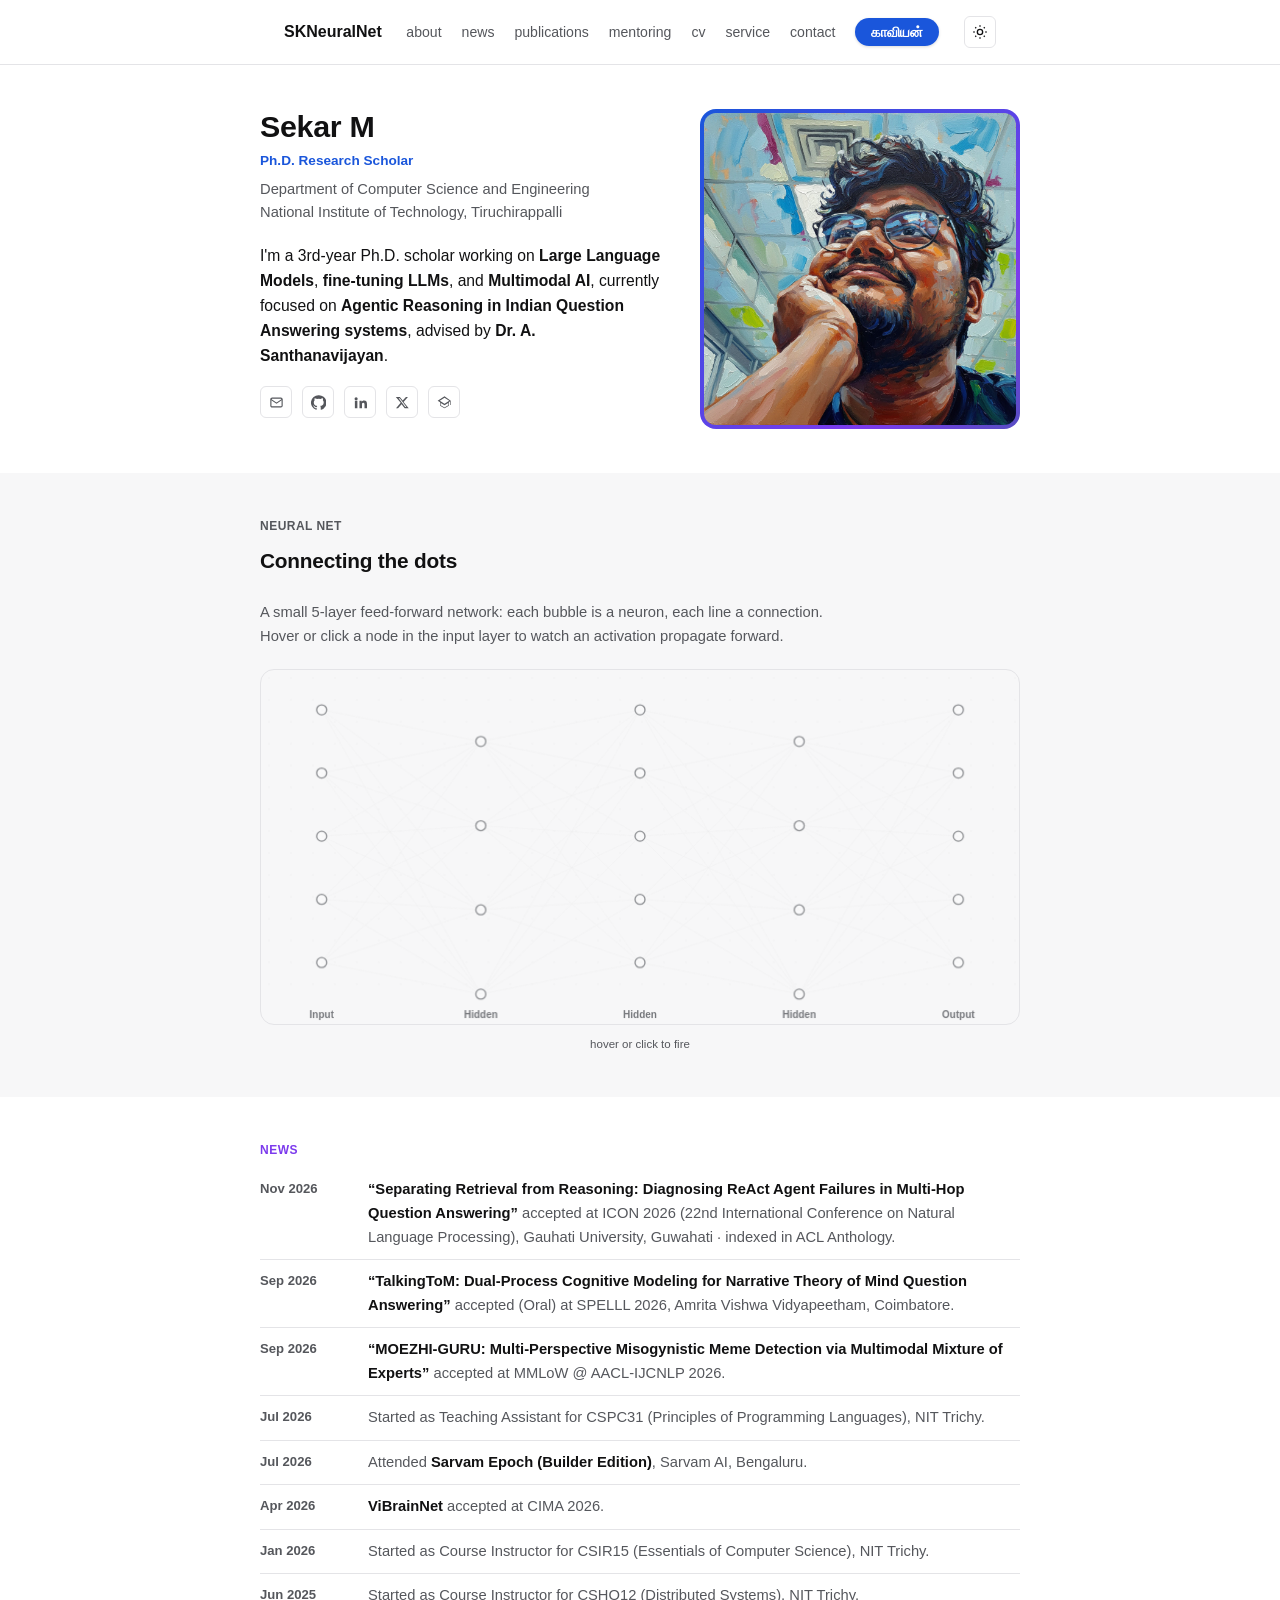
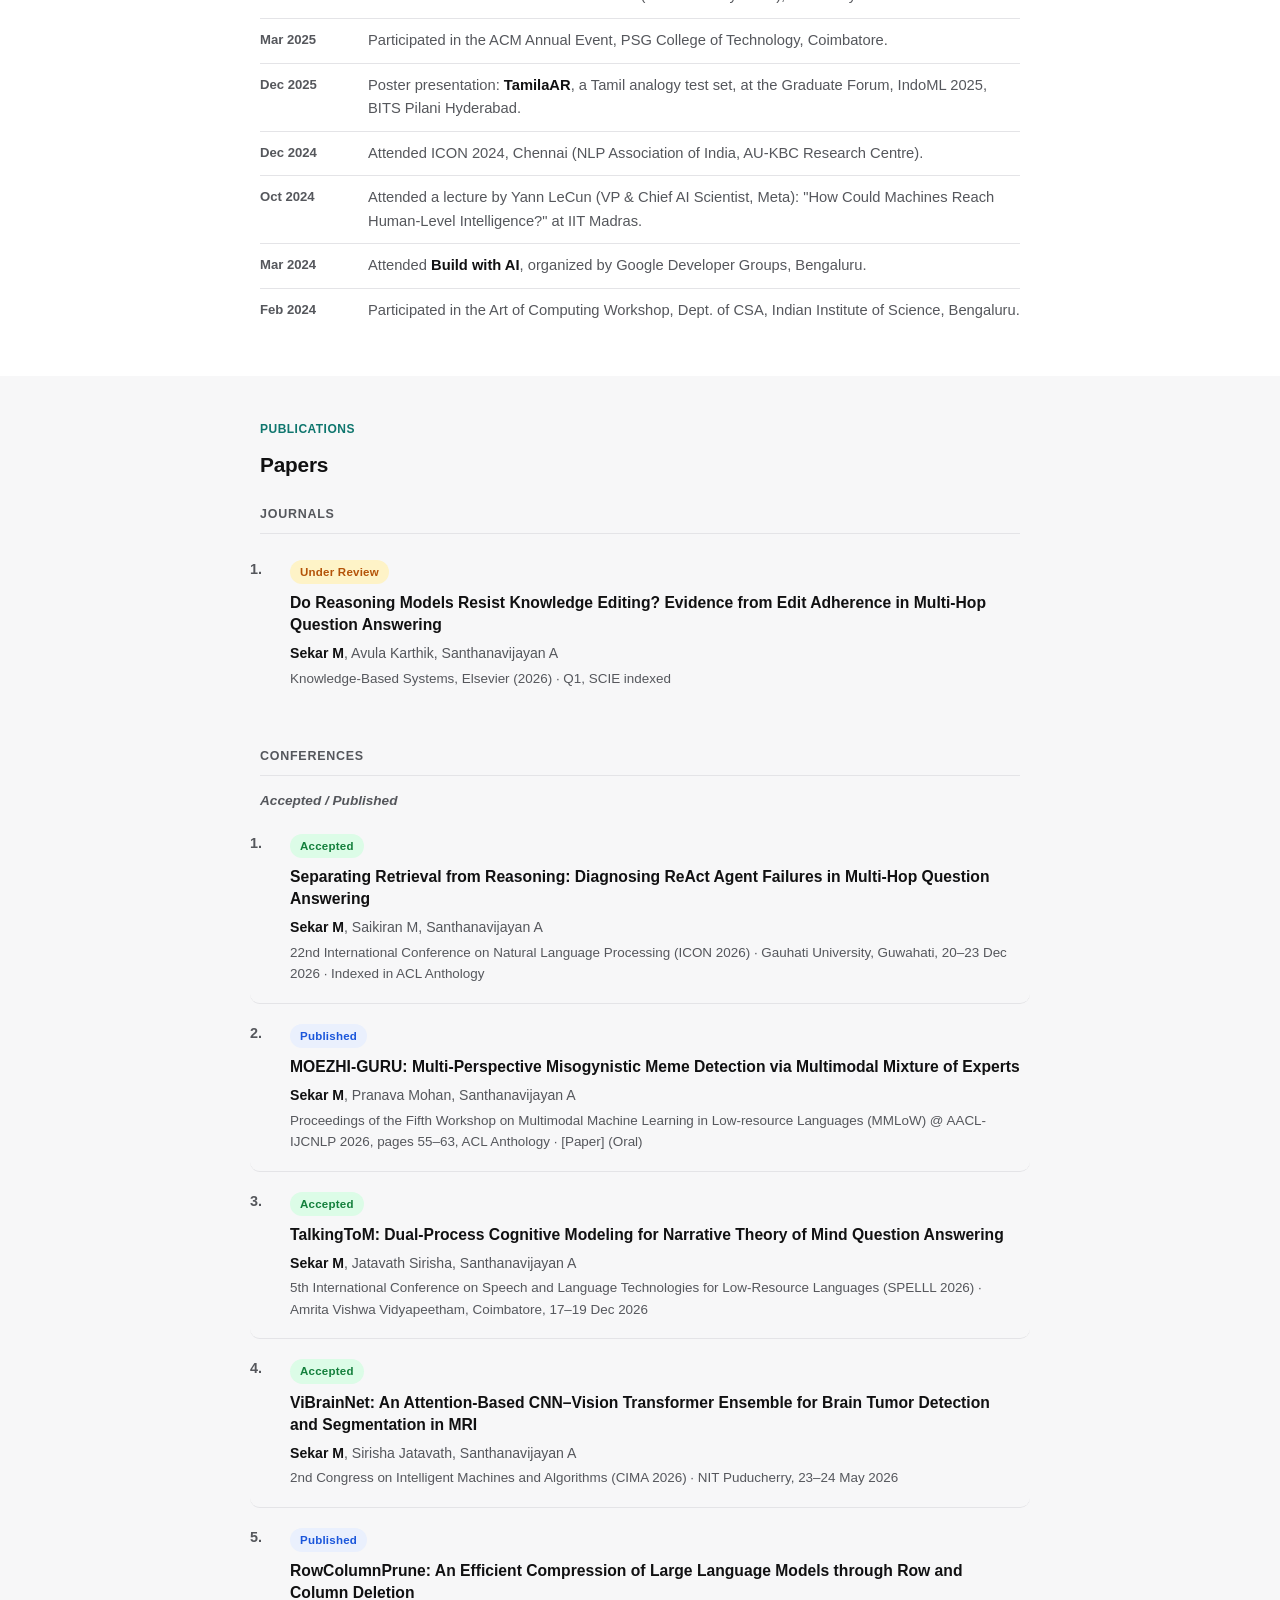
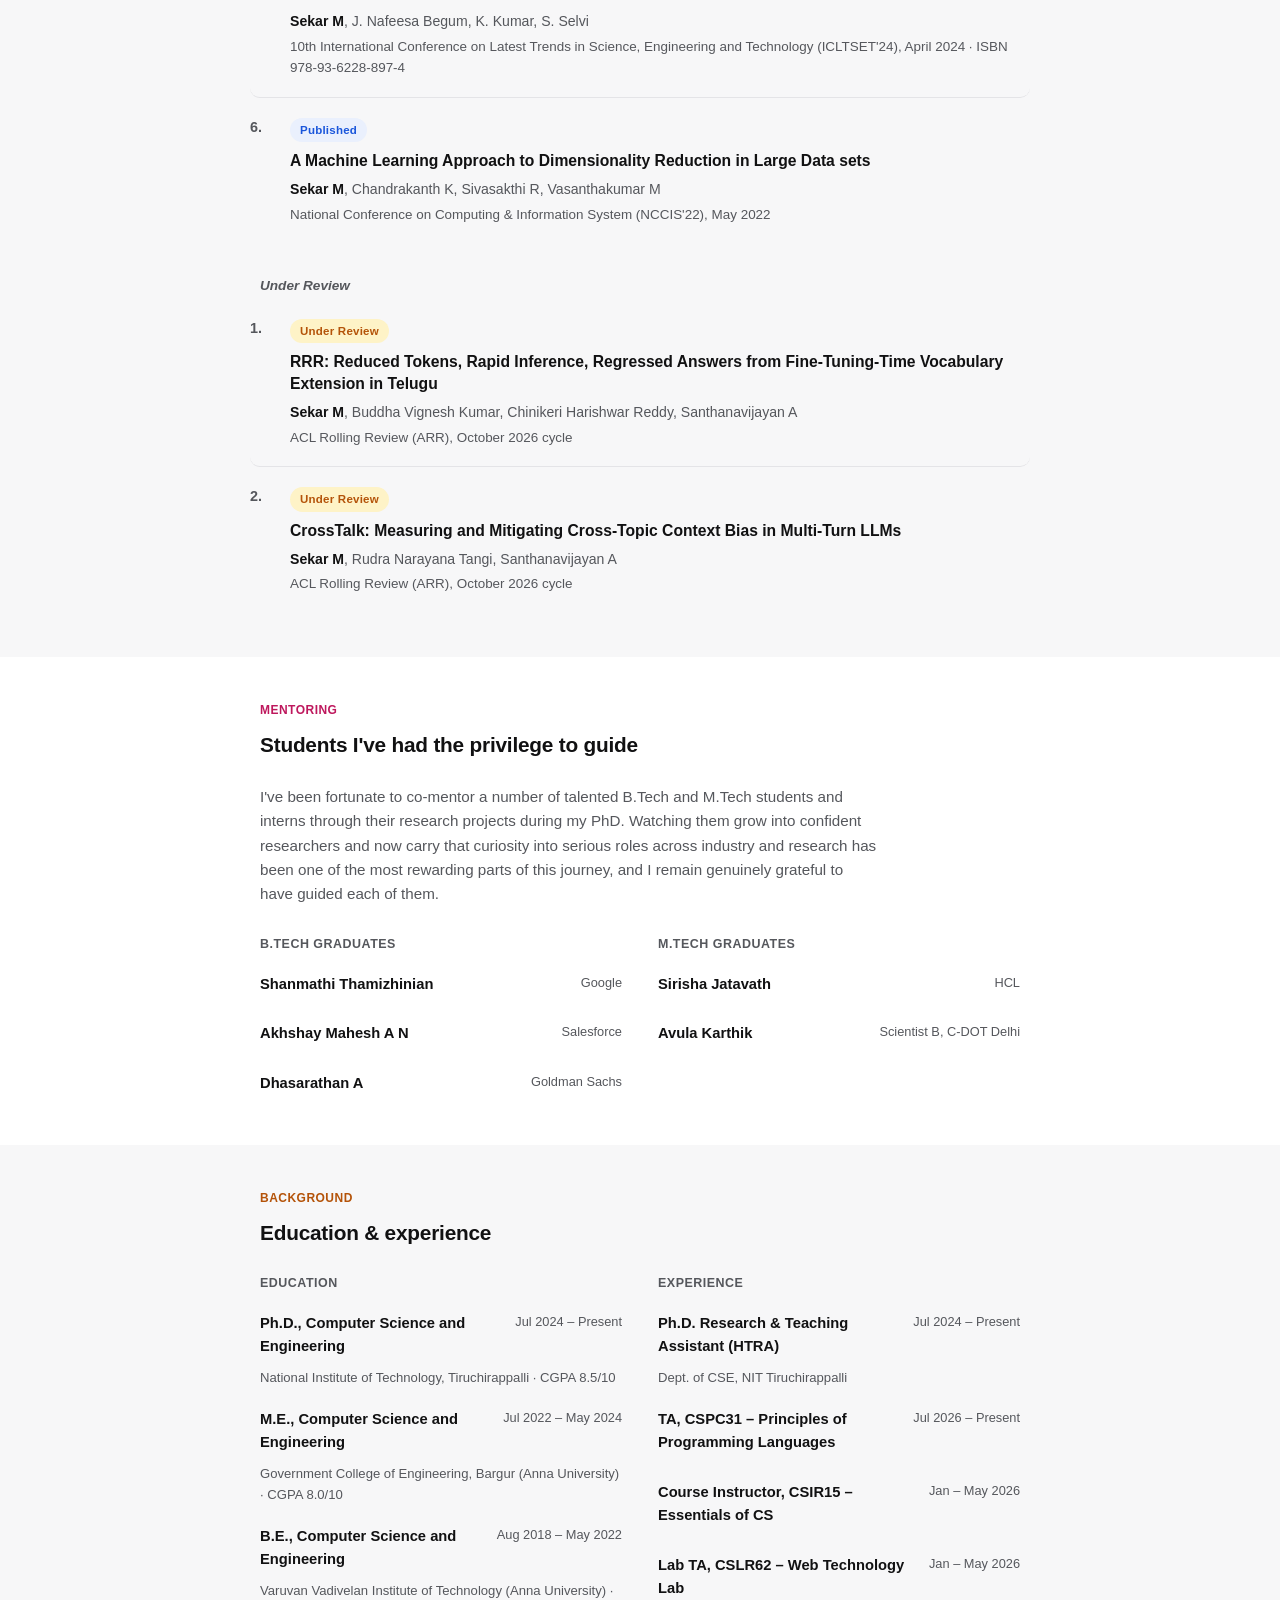
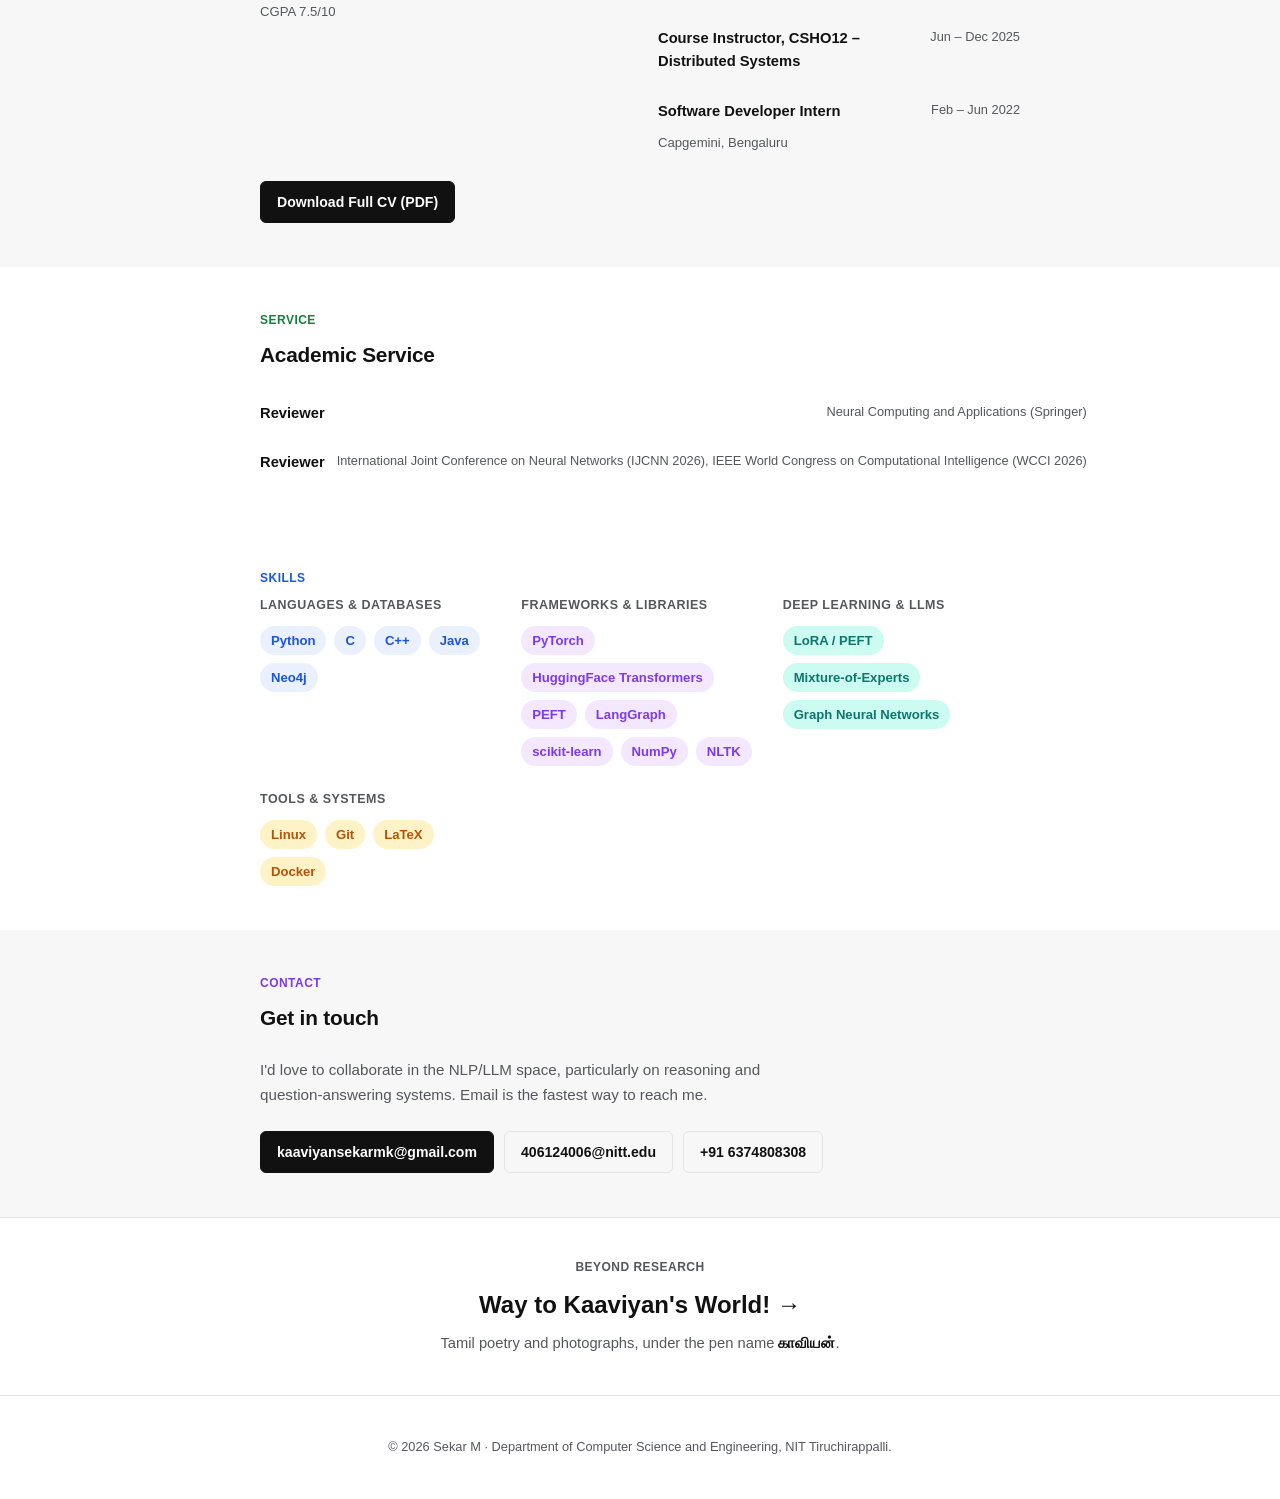
==== index.html @ b28c276e "Give the neural-net section a proper title, layer labels, and glossy bubble nodes; remove em dashes " ====
<!DOCTYPE html>
<html lang="en">
<head>
<meta charset="UTF-8">
<meta name="viewport" content="width=device-width, initial-scale=1.0">
<title>SKNeuralNet &middot; Sekar M</title>
<meta name="description" content="Sekar M, PhD Research Scholar, Department of Computer Science and Engineering, NIT Tiruchirappalli. NLP, LLM reasoning, Indian legal QA, Mixture-of-Experts.">
<link rel="icon" href="data:,">
<link rel="stylesheet" href="style.css">
</head>
<body>

<nav class="nav" id="nav">
  <div class="nav-inner">
    <a href="#top" class="nav-brand">SKNeuralNet</a>
    <button class="nav-toggle" id="navToggle" aria-label="Toggle menu" aria-expanded="false">
      <span></span><span></span><span></span>
    </button>
    <ul class="nav-links" id="navLinks">
      <li><a href="#about">about</a></li>
      <li><a href="#news">news</a></li>
      <li><a href="#publications">publications</a></li>
      <li><a href="#mentoring">mentoring</a></li>
      <li><a href="#cv">cv</a></li>
      <li><a href="#service">service</a></li>
      <li><a href="#contact">contact</a></li>
      <li><a href="kaaviyan.html" class="nav-kaaviyan-btn">காவியன்</a></li>
    </ul>
    <button class="theme-toggle" id="themeToggle" aria-label="Toggle dark mode" title="Toggle theme">
      <svg class="icon-sun" viewBox="0 0 24 24" fill="none" stroke="currentColor" stroke-width="2"><circle cx="12" cy="12" r="4"/><path d="M12 2v2M12 20v2M4.9 4.9l1.4 1.4M17.7 17.7l1.4 1.4M2 12h2M20 12h2M4.9 19.1l1.4-1.4M17.7 6.3l1.4-1.4"/></svg>
      <svg class="icon-moon" viewBox="0 0 24 24" fill="none" stroke="currentColor" stroke-width="2"><path d="M21 12.8A9 9 0 1 1 11.2 3a7 7 0 0 0 9.8 9.8z"/></svg>
    </button>
  </div>
</nav>

<main id="top">

  <section class="section about-hero" id="about">
    <div class="section-inner about-grid">
      <div class="about-text-col">
        <h1 class="hero-title">Sekar M</h1>
        <p class="hero-eyebrow">Ph.D. Research Scholar</p>
        <p class="about-role">Department of Computer Science and Engineering<br>National Institute of Technology, Tiruchirappalli</p>

        <p class="about-text">
          I'm a 3rd-year Ph.D. scholar working on <strong>Large Language Models</strong>,
          <strong>fine-tuning LLMs</strong>, and <strong>Multimodal AI</strong>, currently focused
          on <strong>Agentic Reasoning in Indian Question Answering systems</strong>, advised by
          <strong>Dr. A. Santhanavijayan</strong>.
        </p>

        <div class="social-row">
          <a href="mailto:kaaviyansekarmk@gmail.com" title="Email" aria-label="Email">
            <svg viewBox="0 0 24 24" fill="none" stroke="currentColor" stroke-width="1.8"><rect x="3" y="5" width="18" height="14" rx="2"/><path d="m3 7 9 6 9-6"/></svg>
          </a>
          <a href="https://github.com/SEKAR147" title="GitHub" target="_blank" rel="noopener" aria-label="GitHub">
            <svg viewBox="0 0 24 24" fill="currentColor"><path d="M12 .3a12 12 0 0 0-3.8 23.4c.6.1.8-.3.8-.6v-2.2c-3.3.7-4-1.6-4-1.6-.6-1.4-1.4-1.8-1.4-1.8-1.1-.8.1-.7.1-.7 1.3.1 1.9 1.3 1.9 1.3 1.1 1.9 3 1.4 3.7 1a2.5 2.5 0 0 1 .7-1.6c-2.7-.3-5.5-1.3-5.5-5.9 0-1.3.5-2.4 1.3-3.2-.1-.3-.6-1.6.1-3.3 0 0 1-.3 3.4 1.2a11.6 11.6 0 0 1 6.2 0c2.4-1.5 3.4-1.2 3.4-1.2.7 1.7.2 3 .1 3.3.8.8 1.3 1.9 1.3 3.2 0 4.6-2.8 5.6-5.5 5.9.4.4.8 1.1.8 2.3v3.3c0 .3.2.7.8.6A12 12 0 0 0 12 .3Z"/></svg>
          </a>
          <a href="https://www.linkedin.com/in/sekarm/" title="LinkedIn" target="_blank" rel="noopener" aria-label="LinkedIn">
            <svg viewBox="0 0 24 24" fill="currentColor"><path d="M4.98 3.5a2.5 2.5 0 1 1 0 5 2.5 2.5 0 0 1 0-5ZM3 9h4v12H3V9Zm7 0h3.8v1.7h.05c.53-1 1.83-2.05 3.77-2.05 4.03 0 4.78 2.65 4.78 6.1V21h-4v-5.6c0-1.34-.02-3.06-1.87-3.06-1.87 0-2.16 1.46-2.16 2.96V21h-4V9Z"/></svg>
          </a>
          <a href="https://x.com/SK_Hari001" title="X (Twitter)" target="_blank" rel="noopener" aria-label="X">
            <svg viewBox="0 0 24 24" fill="currentColor"><path d="M17.5 3h3.2l-7 8 8.2 10h-6.4l-5-6.4-5.7 6.4H1.6l7.5-8.5L1.3 3h6.5l4.5 5.8L17.5 3Zm-1.1 16h1.8L7.7 5H5.8l10.6 14Z"/></svg>
          </a>
          <a href="https://scholar.google.com/" title="Google Scholar" target="_blank" rel="noopener" aria-label="Google Scholar">
            <svg viewBox="0 0 24 24" fill="currentColor"><path d="M12 2 1 9l4 2.5V17l7 4 7-4v-5.5L21 10v6h1V9L12 2Zm0 2.4 7.5 4.7L12 13.8 4.5 9.1 12 4.4ZM6 12.8l6 3.7 6-3.7v3.6l-6 3.4-6-3.4v-3.6Z"/></svg>
          </a>
        </div>
      </div>

      <div class="about-photo-col">
        <img src="assets/img/profile.jpg" alt="Photo of Sekar M" class="profile-photo">
      </div>
    </div>
  </section>

  <section class="section section-alt" id="neuralnet">
    <div class="section-inner">
      <span class="section-tag">Neural Net</span>
      <h2 class="section-title">Connecting the dots</h2>
      <p class="net-intro">A small 5-layer feed-forward network: each bubble is a neuron, each line a connection. Hover or click a node in the input layer to watch an activation propagate forward.</p>
      <div class="hero-visual">
        <canvas id="netCanvas"></canvas>
        <p class="visual-caption" id="visualCaption">hover or click an input node to fire</p>
      </div>
    </div>
  </section>

  <section class="section" id="news">
    <div class="section-inner">
      <span class="section-tag">News</span>
      <ul class="news-list">
        <li><span class="news-date">Nov 2026</span><span class="news-text"><strong>&ldquo;Separating Retrieval from Reasoning: Diagnosing ReAct Agent Failures in Multi-Hop Question Answering&rdquo;</strong> accepted at ICON 2026 (22nd International Conference on Natural Language Processing), Gauhati University, Guwahati &middot; indexed in ACL Anthology.</span></li>
        <li><span class="news-date">Sep 2026</span><span class="news-text"><strong>&ldquo;TalkingToM: Dual-Process Cognitive Modeling for Narrative Theory of Mind Question Answering&rdquo;</strong> accepted (Oral) at SPELLL 2026, Amrita Vishwa Vidyapeetham, Coimbatore.</span></li>
        <li><span class="news-date">Sep 2026</span><span class="news-text"><strong>&ldquo;MOEZHI-GURU: Multi-Perspective Misogynistic Meme Detection via Multimodal Mixture of Experts&rdquo;</strong> accepted at MMLoW @ AACL-IJCNLP 2026.</span></li>
        <li><span class="news-date">Jul 2026</span><span class="news-text">Started as Teaching Assistant for CSPC31 (Principles of Programming Languages), NIT Trichy.</span></li>
        <li><span class="news-date">Jul 2026</span><span class="news-text">Attended <strong>Sarvam Epoch (Builder Edition)</strong>, Sarvam AI, Bengaluru.</span></li>
        <li><span class="news-date">Apr 2026</span><span class="news-text"><strong>ViBrainNet</strong> accepted at CIMA 2026.</span></li>
        <li><span class="news-date">Jan 2026</span><span class="news-text">Started as Course Instructor for CSIR15 (Essentials of Computer Science), NIT Trichy.</span></li>
        <li><span class="news-date">Jun 2025</span><span class="news-text">Started as Course Instructor for CSHO12 (Distributed Systems), NIT Trichy.</span></li>
        <li><span class="news-date">Mar 2025</span><span class="news-text">Participated in the ACM Annual Event, PSG College of Technology, Coimbatore.</span></li>
        <li><span class="news-date">Dec 2025</span><span class="news-text">Poster presentation: <strong>TamilaAR</strong>, a Tamil analogy test set, at the Graduate Forum, IndoML 2025, BITS Pilani Hyderabad.</span></li>
        <li><span class="news-date">Dec 2024</span><span class="news-text">Attended ICON 2024, Chennai (NLP Association of India, AU-KBC Research Centre).</span></li>
        <li><span class="news-date">Oct 2024</span><span class="news-text">Attended a lecture by Yann LeCun (VP &amp; Chief AI Scientist, Meta): "How Could Machines Reach Human-Level Intelligence?" at IIT Madras.</span></li>
        <li><span class="news-date">Mar 2024</span><span class="news-text">Attended <strong>Build with AI</strong>, organized by Google Developer Groups, Bengaluru.</span></li>
        <li><span class="news-date">Feb 2024</span><span class="news-text">Participated in the Art of Computing Workshop, Dept. of CSA, Indian Institute of Science, Bengaluru.</span></li>
      </ul>
    </div>
  </section>

  <section class="section section-alt" id="publications">
    <div class="section-inner">
      <span class="section-tag">Publications</span>
      <h2 class="section-title">Papers</h2>
      <h3 class="pub-group">Journals</h3>
      <ol class="pub-list">

        <li class="pub-item">
          <span class="pub-status status-review">Under Review</span>
          <p class="pub-title">Do Reasoning Models Resist Knowledge Editing? Evidence from Edit Adherence in Multi-Hop Question Answering</p>
          <p class="pub-authors"><strong>Sekar M</strong>, Avula Karthik, Santhanavijayan A</p>
          <p class="pub-venue">Knowledge-Based Systems, Elsevier (2026) &middot; Q1, SCIE indexed</p>
        </li>

      </ol>

      <h3 class="pub-group">Conferences</h3>

      <p class="pub-subgroup">Accepted / Published</p>
      <ol class="pub-list">

        <li class="pub-item">
          <span class="pub-status status-accepted">Accepted</span>
          <p class="pub-title">Separating Retrieval from Reasoning: Diagnosing ReAct Agent Failures in Multi-Hop Question Answering</p>
          <p class="pub-authors"><strong>Sekar M</strong>, Saikiran M, Santhanavijayan A</p>
          <p class="pub-venue">22nd International Conference on Natural Language Processing (ICON 2026) &middot; Gauhati University, Guwahati, 20&ndash;23 Dec 2026 &middot; Indexed in ACL Anthology</p>
        </li>

        <li class="pub-item">
          <span class="pub-status status-published">Published</span>
          <p class="pub-title">MOEZHI-GURU: Multi-Perspective Misogynistic Meme Detection via Multimodal Mixture of Experts</p>
          <p class="pub-authors"><strong>Sekar M</strong>, Pranava Mohan, Santhanavijayan A</p>
          <p class="pub-venue">Proceedings of the Fifth Workshop on Multimodal Machine Learning in Low-resource Languages (MMLoW) @ AACL-IJCNLP 2026, pages 55&ndash;63, ACL Anthology &middot; <a href="https://aclanthology.org/2026.mmlow-main.5/" target="_blank" rel="noopener">[Paper]</a> (Oral)</p>
        </li>

        <li class="pub-item">
          <span class="pub-status status-accepted">Accepted</span>
          <p class="pub-title">TalkingToM: Dual-Process Cognitive Modeling for Narrative Theory of Mind Question Answering</p>
          <p class="pub-authors"><strong>Sekar M</strong>, Jatavath Sirisha, Santhanavijayan A</p>
          <p class="pub-venue">5th International Conference on Speech and Language Technologies for Low-Resource Languages (SPELLL 2026) &middot; Amrita Vishwa Vidyapeetham, Coimbatore, 17&ndash;19 Dec 2026</p>
        </li>

        <li class="pub-item">
          <span class="pub-status status-accepted">Accepted</span>
          <p class="pub-title">ViBrainNet: An Attention-Based CNN&ndash;Vision Transformer Ensemble for Brain Tumor Detection and Segmentation in MRI</p>
          <p class="pub-authors"><strong>Sekar M</strong>, Sirisha Jatavath, Santhanavijayan A</p>
          <p class="pub-venue">2nd Congress on Intelligent Machines and Algorithms (CIMA 2026) &middot; NIT Puducherry, 23&ndash;24 May 2026</p>
        </li>

        <li class="pub-item">
          <span class="pub-status status-published">Published</span>
          <p class="pub-title">RowColumnPrune: An Efficient Compression of Large Language Models through Row and Column Deletion</p>
          <p class="pub-authors"><strong>Sekar M</strong>, J. Nafeesa Begum, K. Kumar, S. Selvi</p>
          <p class="pub-venue">10th International Conference on Latest Trends in Science, Engineering and Technology (ICLTSET'24), April 2024 &middot; ISBN 978-93-6228-897-4</p>
        </li>

        <li class="pub-item">
          <span class="pub-status status-published">Published</span>
          <p class="pub-title">A Machine Learning Approach to Dimensionality Reduction in Large Data sets</p>
          <p class="pub-authors"><strong>Sekar M</strong>, Chandrakanth K, Sivasakthi R, Vasanthakumar M</p>
          <p class="pub-venue">National Conference on Computing &amp; Information System (NCCIS'22), May 2022</p>
        </li>

      </ol>

      <p class="pub-subgroup">Under Review</p>
      <ol class="pub-list">

        <li class="pub-item">
          <span class="pub-status status-review">Under Review</span>
          <p class="pub-title">RRR: Reduced Tokens, Rapid Inference, Regressed Answers from Fine-Tuning-Time Vocabulary Extension in Telugu</p>
          <p class="pub-authors"><strong>Sekar M</strong>, Buddha Vignesh Kumar, Chinikeri Harishwar Reddy, Santhanavijayan A</p>
          <p class="pub-venue">ACL Rolling Review (ARR), October 2026 cycle</p>
        </li>

        <li class="pub-item">
          <span class="pub-status status-review">Under Review</span>
          <p class="pub-title">CrossTalk: Measuring and Mitigating Cross-Topic Context Bias in Multi-Turn LLMs</p>
          <p class="pub-authors"><strong>Sekar M</strong>, Rudra Narayana Tangi, Santhanavijayan A</p>
          <p class="pub-venue">ACL Rolling Review (ARR), October 2026 cycle</p>
        </li>

      </ol>
    </div>
  </section>


  <section class="section" id="mentoring">
    <div class="section-inner">
      <span class="section-tag">Mentoring</span>
      <h2 class="section-title">Students I've had the privilege to guide</h2>
      <p class="mentoring-intro">I've been fortunate to co-mentor a number of talented B.Tech and M.Tech students
        and interns through their research projects during my PhD. Watching them grow into confident researchers
        and now carry that curiosity into serious roles across industry and research has been one of the most
        rewarding parts of this journey, and I remain genuinely grateful to have guided each of them.</p>

      <div class="mentoring-columns">
        <div class="cv-col">
          <h4>B.Tech Graduates</h4>
          <ul class="cv-list">
            <li><div class="cv-row"><strong>Shanmathi Thamizhinian</strong><span>Google</span></div></li>
            <li><div class="cv-row"><strong>Akhshay Mahesh A N</strong><span>Salesforce</span></div></li>
            <li><div class="cv-row"><strong>Dhasarathan A</strong><span>Goldman Sachs</span></div></li>
          </ul>
        </div>
        <div class="cv-col">
          <h4>M.Tech Graduates</h4>
          <ul class="cv-list">
            <li><div class="cv-row"><strong>Sirisha Jatavath</strong><span>HCL</span></div></li>
            <li><div class="cv-row"><strong>Avula Karthik</strong><span>Scientist B, C-DOT Delhi</span></div></li>
          </ul>
        </div>
      </div>
    </div>
  </section>

  <section class="section section-alt" id="cv">
    <div class="section-inner">
      <span class="section-tag">Background</span>
      <h2 class="section-title">Education &amp; experience</h2>

      <div class="cv-columns">
        <div class="cv-col">
          <h4>Education</h4>
          <ul class="cv-list">
            <li>
              <div class="cv-row"><strong>Ph.D., Computer Science and Engineering</strong><span>Jul 2024 &ndash; Present</span></div>
              <div class="cv-sub">National Institute of Technology, Tiruchirappalli &middot; CGPA 8.5/10</div>
            </li>
            <li>
              <div class="cv-row"><strong>M.E., Computer Science and Engineering</strong><span>Jul 2022 &ndash; May 2024</span></div>
              <div class="cv-sub">Government College of Engineering, Bargur (Anna University) &middot; CGPA 8.0/10</div>
            </li>
            <li>
              <div class="cv-row"><strong>B.E., Computer Science and Engineering</strong><span>Aug 2018 &ndash; May 2022</span></div>
              <div class="cv-sub">Varuvan Vadivelan Institute of Technology (Anna University) &middot; CGPA 7.5/10</div>
            </li>
          </ul>
        </div>

        <div class="cv-col">
          <h4>Experience</h4>
          <ul class="cv-list">
            <li>
              <div class="cv-row"><strong>Ph.D. Research &amp; Teaching Assistant (HTRA)</strong><span>Jul 2024 &ndash; Present</span></div>
              <div class="cv-sub">Dept. of CSE, NIT Tiruchirappalli</div>
            </li>
            <li>
              <div class="cv-row"><strong>TA, CSPC31 &ndash; Principles of Programming Languages</strong><span>Jul 2026 &ndash; Present</span></div>
            </li>
            <li>
              <div class="cv-row"><strong>Course Instructor, CSIR15 &ndash; Essentials of CS</strong><span>Jan &ndash; May 2026</span></div>
            </li>
            <li>
              <div class="cv-row"><strong>Lab TA, CSLR62 &ndash; Web Technology Lab</strong><span>Jan &ndash; May 2026</span></div>
            </li>
            <li>
              <div class="cv-row"><strong>Course Instructor, CSHO12 &ndash; Distributed Systems</strong><span>Jun &ndash; Dec 2025</span></div>
            </li>
            <li>
              <div class="cv-row"><strong>Software Developer Intern</strong><span>Feb &ndash; Jun 2022</span></div>
              <div class="cv-sub">Capgemini, Bengaluru</div>
            </li>
          </ul>
        </div>
      </div>

      <div class="cv-download">
        <a href="assets/Sekar_M_CV.pdf" class="btn btn-primary" download>Download Full CV (PDF)</a>
      </div>
    </div>
  </section>

  <section class="section" id="service">
    <div class="section-inner">
      <span class="section-tag">Service</span>
      <h2 class="section-title">Academic Service</h2>
      <ul class="cv-list">
        <li><div class="cv-row"><strong>Reviewer</strong><span>Neural Computing and Applications (Springer)</span></div></li>
        <li><div class="cv-row"><strong>Reviewer</strong><span>International Joint Conference on Neural Networks (IJCNN 2026), IEEE World Congress on Computational Intelligence (WCCI 2026)</span></div></li>
      </ul>
    </div>
  </section>

  <section class="section" id="skills">
    <div class="section-inner">
      <span class="section-tag">Skills</span>
      <div class="skills-grid">
        <div class="skill-group">
          <h4>Languages &amp; Databases</h4>
          <div class="tag-row"><span>Python</span><span>C</span><span>C++</span><span>Java</span><span>Neo4j</span></div>
        </div>
        <div class="skill-group">
          <h4>Frameworks &amp; Libraries</h4>
          <div class="tag-row"><span>PyTorch</span><span>HuggingFace Transformers</span><span>PEFT</span><span>LangGraph</span><span>scikit-learn</span><span>NumPy</span><span>NLTK</span></div>
        </div>
        <div class="skill-group">
          <h4>Deep Learning &amp; LLMs</h4>
          <div class="tag-row"><span>LoRA / PEFT</span><span>Mixture-of-Experts</span><span>Graph Neural Networks</span></div>
        </div>
        <div class="skill-group">
          <h4>Tools &amp; Systems</h4>
          <div class="tag-row"><span>Linux</span><span>Git</span><span>LaTeX</span><span>Docker</span></div>
        </div>
      </div>
    </div>
  </section>

  <section class="section section-alt" id="contact">
    <div class="section-inner contact-inner">
      <span class="section-tag">Contact</span>
      <h2 class="section-title">Get in touch</h2>
      <p class="contact-text">I'd love to collaborate in the NLP/LLM space, particularly on reasoning and question-answering systems. Email is the fastest way to reach me.</p>
      <div class="contact-links">
        <a href="mailto:kaaviyansekarmk@gmail.com" class="btn btn-primary">kaaviyansekarmk@gmail.com</a>
        <a href="mailto:406124006@nitt.edu" class="btn btn-ghost">406124006@nitt.edu</a>
        <a href="tel:+916374808308" class="btn btn-ghost">+91 6374808308</a>
      </div>
    </div>
  </section>

  <section class="kaaviyan-teaser">
    <a href="kaaviyan.html" class="kaaviyan-teaser-link">
      <div class="section-inner kaaviyan-teaser-inner">
        <span class="kaaviyan-teaser-label">Beyond Research</span>
        <h2 class="kaaviyan-teaser-title">Way to Kaaviyan's World! →</h2>
        <p class="kaaviyan-teaser-text">Tamil poetry and photographs, under the pen name <strong>காவியன்</strong>.</p>
      </div>
    </a>
  </section>

</main>

<footer class="footer">
  <p>&copy; <span id="year"></span> Sekar M &middot; Department of Computer Science and Engineering, NIT Tiruchirappalli.</p>
</footer>

<script src="script.js"></script>
</body>
</html>
---- style.css ----
:root {
  --bg: #ffffff;
  --bg-alt: #f7f7f8;
  --fg: #111112;
  --fg-muted: #55575c;
  --accent: #1a56db;
  --accent-soft: #eaf0fd;
  --border: #e4e4e7;
  --card-bg: #ffffff;
  --sans: -apple-system, BlinkMacSystemFont, 'Segoe UI', 'Inter', Helvetica, Arial, sans-serif;
  --max: 760px;

  --c-blue: #1a56db;    --c-blue-bg: #eaf0fd;
  --c-green: #15803d;   --c-green-bg: #dcfce7;
  --c-amber: #b45309;   --c-amber-bg: #fef3c7;
  --c-purple: #7c3aed;  --c-purple-bg: #f3e8ff;
  --c-teal: #0f766e;    --c-teal-bg: #ccfbf1;
  --c-pink: #be185d;    --c-pink-bg: #fce7f3;
}

[data-theme="dark"] {
  --bg: #0d0d0e;
  --bg-alt: #17171a;
  --fg: #e8e8ea;
  --fg-muted: #9a9ba1;
  --accent: #6ea8fe;
  --accent-soft: #16233f;
  --border: #27272b;
  --card-bg: #0d0d0e;

  --c-blue: #7aa8ff;    --c-blue-bg: rgba(122,168,255,0.14);
  --c-green: #4ade80;   --c-green-bg: rgba(74,222,128,0.14);
  --c-amber: #fbbf24;   --c-amber-bg: rgba(251,191,36,0.14);
  --c-purple: #c4a6fb;  --c-purple-bg: rgba(196,166,251,0.14);
  --c-teal: #5eead4;    --c-teal-bg: rgba(94,234,212,0.14);
  --c-pink: #f472b6;    --c-pink-bg: rgba(244,114,182,0.14);
}

* { box-sizing: border-box; }
html { scroll-behavior: smooth; }
body {
  margin: 0;
  background: var(--bg);
  color: var(--fg);
  font-family: var(--sans);
  line-height: 1.6;
  font-size: 16px;
  -webkit-font-smoothing: antialiased;
}

a { color: inherit; text-decoration: none; }

/* Nav */
.nav {
  position: sticky;
  top: 0;
  z-index: 100;
  background: color-mix(in srgb, var(--bg) 92%, transparent);
  backdrop-filter: blur(8px);
  border-bottom: 1px solid var(--border);
}
.nav-inner {
  max-width: var(--max);
  margin: 0 auto;
  padding: 16px 24px;
  display: flex;
  align-items: center;
  justify-content: space-between;
  gap: 24px;
}
.nav-brand {
  font-weight: 700;
  font-size: 1rem;
}
.nav-links {
  list-style: none;
  display: flex;
  gap: 20px;
  margin: 0;
  padding: 0;
  flex: 1;
  justify-content: center;
}
.nav-links a {
  font-size: 0.88rem;
  color: var(--fg-muted);
}
.nav-links a:hover { color: var(--accent); text-decoration: underline; }

.nav-kaaviyan-btn {
  background: var(--accent);
  color: #ffffff !important;
  padding: 6px 16px;
  border-radius: 999px;
  font-weight: 700;
  box-shadow: 0 1px 3px rgba(0,0,0,0.15);
}
.nav-kaaviyan-btn:hover { opacity: 0.85; text-decoration: none !important; }
@keyframes gradient-shift {
  0% { background-position: 0% 50%; }
  50% { background-position: 100% 50%; }
  100% { background-position: 0% 50%; }
}

.theme-toggle {
  background: none;
  border: 1px solid var(--border);
  border-radius: 6px;
  width: 32px;
  height: 32px;
  display: flex;
  align-items: center;
  justify-content: center;
  cursor: pointer;
  color: var(--fg);
  flex-shrink: 0;
}
.theme-toggle svg { width: 16px; height: 16px; }
.theme-toggle .icon-moon { display: none; }
[data-theme="dark"] .theme-toggle .icon-sun { display: none; }
[data-theme="dark"] .theme-toggle .icon-moon { display: block; }

.nav-toggle {
  display: none;
  flex-direction: column;
  gap: 5px;
  background: none;
  border: none;
  cursor: pointer;
  padding: 4px;
}
.nav-toggle span { width: 20px; height: 2px; background: var(--fg); display: block; }

/* About hero */
.about-hero { padding-top: 56px; padding-bottom: 40px; }
.about-grid {
  display: grid;
  grid-template-columns: 1fr auto;
  gap: 36px;
  align-items: start;
}
.hero-eyebrow {
  font-size: 0.85rem;
  font-weight: 600;
  color: var(--c-blue);
  margin: 0 0 6px;
}
.hero-title {
  font-size: 1.9rem;
  font-weight: 700;
  letter-spacing: -0.01em;
  margin: 0 0 6px;
  line-height: 1.15;
}
.about-role { font-size: 0.92rem; color: var(--fg-muted); margin: 0 0 18px; }
.about-text { font-size: 0.98rem; color: var(--fg); margin: 0 0 14px; max-width: 560px; }
.about-text strong { color: var(--fg); font-weight: 600; }

.social-row { display: flex; gap: 10px; margin-top: 18px; }
.social-row a {
  width: 32px;
  height: 32px;
  border: 1px solid var(--border);
  border-radius: 6px;
  display: flex;
  align-items: center;
  justify-content: center;
  color: var(--fg-muted);
}
.social-row a svg { width: 15px; height: 15px; }
.social-row a:hover { color: var(--accent); border-color: var(--accent); }

.about-photo-col { display: flex; justify-content: center; }
.profile-photo {
  display: block;
  width: auto;
  height: auto;
  max-width: 320px;
  border-radius: 16px;
  padding: 4px;
  background: linear-gradient(135deg, var(--c-blue), var(--c-purple), var(--c-teal), var(--c-pink), var(--c-blue));
  background-size: 300% 300%;
  animation: gradient-shift 8s ease infinite;
  transition: transform 0.3s ease, box-shadow 0.3s ease;
}
.profile-photo:hover {
  transform: scale(1.03) rotate(-1deg);
  box-shadow: 0 12px 32px -8px color-mix(in srgb, var(--c-purple) 45%, transparent);
}

/* Kaaviyan teaser banner (home page) */
.kaaviyan-teaser { border-top: 1px solid var(--border); }
.kaaviyan-teaser-link { display: block; }
.kaaviyan-teaser-inner { padding: 40px 24px; text-align: center; }
.kaaviyan-teaser-label {
  font-size: 0.75rem;
  font-weight: 700;
  letter-spacing: 0.04em;
  text-transform: uppercase;
  color: var(--fg-muted);
  display: block;
  margin-bottom: 8px;
}
.kaaviyan-teaser-title {
  font-size: 1.5rem;
  font-weight: 700;
  margin: 0 0 8px;
  transition: color 0.15s ease;
}
.kaaviyan-teaser-link:hover .kaaviyan-teaser-title { color: var(--accent); }
.kaaviyan-teaser-text { color: var(--fg-muted); font-size: 0.92rem; margin: 0; }
.kaaviyan-teaser-text strong { color: var(--fg); font-weight: 600; }

/* Sections */
.section { padding: 44px 24px; }
.section-alt { background: var(--bg-alt); }
.section-inner { max-width: var(--max); margin: 0 auto; }
.section-tag {
  font-size: 0.75rem;
  font-weight: 700;
  letter-spacing: 0.04em;
  text-transform: uppercase;
  color: var(--fg-muted);
  display: block;
  margin-bottom: 8px;
}
#about .section-tag { color: var(--c-blue); }
#news .section-tag { color: var(--c-purple); }
#publications .section-tag { color: var(--c-teal); }
#mentoring .section-tag { color: var(--c-pink); }
#cv .section-tag { color: var(--c-amber); }
#service .section-tag { color: var(--c-green); }
#skills .section-tag { color: var(--c-blue); }
#contact .section-tag { color: var(--c-purple); }
.section-title {
  font-size: 1.3rem;
  font-weight: 700;
  letter-spacing: -0.01em;
  margin: 0 0 24px;
}

/* News */
.news-list { list-style: none; margin: 0; padding: 0; display: grid; gap: 0; }
.news-list li {
  display: grid;
  grid-template-columns: 92px 1fr;
  gap: 16px;
  padding: 10px 0;
  border-bottom: 1px solid var(--border);
  font-size: 0.92rem;
}
.news-list li:last-child { border-bottom: none; }
.news-date { color: var(--fg-muted); font-size: 0.82rem; font-weight: 600; white-space: nowrap; }
.news-text { color: var(--fg-muted); }
.news-text strong { color: var(--fg); font-weight: 600; }

/* Publications */
.pub-group {
  font-size: 0.78rem;
  text-transform: uppercase;
  letter-spacing: 0.06em;
  font-weight: 600;
  color: var(--fg-muted);
  margin: 0 0 14px;
  padding-bottom: 8px;
  border-bottom: 1px solid var(--border);
}
.pub-group + .pub-list { margin-bottom: 40px; }
.pub-subgroup {
  font-size: 0.85rem;
  font-style: italic;
  font-weight: 600;
  color: var(--fg-muted);
  margin: 0 0 10px;
}
.pub-subgroup + .pub-list { margin-bottom: 32px; }
.pub-list:last-child { margin-bottom: 0; }
.pub-list { list-style: none; margin: 0; padding: 0; counter-reset: pub; display: grid; gap: 0; }
.pub-item {
  border-bottom: 1px solid var(--border);
  padding: 18px 10px;
  margin: 0 -10px;
  position: relative;
  padding-left: 40px;
  counter-increment: pub;
  border-radius: 10px;
  transition: background 0.2s ease, transform 0.2s ease;
}
.pub-item:first-child { padding-top: 10px; }
.pub-item:hover {
  background: var(--accent-soft);
  transform: translateX(4px);
}
.pub-item:last-child { border-bottom: none; }
.pub-item::before {
  content: counter(pub) ".";
  position: absolute;
  left: 0;
  top: 18px;
  font-size: 0.9rem;
  font-weight: 600;
  color: var(--fg-muted);
}
.pub-item:first-child::before { top: 10px; }
.pub-status {
  display: inline-block;
  font-size: 0.72rem;
  font-weight: 700;
  letter-spacing: 0.02em;
  margin-bottom: 8px;
  padding: 3px 10px;
  border-radius: 999px;
}
.status-review { color: var(--c-amber); background: var(--c-amber-bg); }
.status-accepted { color: var(--c-green); background: var(--c-green-bg); }
.status-published { color: var(--c-blue); background: var(--c-blue-bg); }
.pub-title { font-weight: 600; font-size: 0.98rem; margin: 0 0 6px; line-height: 1.4; }
.pub-authors { font-size: 0.88rem; margin: 0 0 3px; color: var(--fg-muted); }
.pub-authors strong { color: var(--fg); font-weight: 600; }
.pub-venue { font-size: 0.84rem; color: var(--fg-muted); margin: 0; }

/* Mentoring */
.mentoring-intro { color: var(--fg-muted); font-size: 0.95rem; max-width: 620px; margin: 0 0 28px; }
.mentoring-columns { display: grid; grid-template-columns: 1fr 1fr; gap: 36px; }

/* CV / education & experience */
.cv-columns { display: grid; grid-template-columns: 1fr 1fr; gap: 36px; margin-bottom: 28px; }
.cv-col h4 { font-size: 0.78rem; text-transform: uppercase; letter-spacing: 0.04em; color: var(--fg-muted); margin: 0 0 12px; }
.cv-list { list-style: none; margin: 0; padding: 0; display: grid; gap: 14px; }
.cv-row { display: flex; justify-content: space-between; gap: 12px; font-size: 0.92rem; padding: 6px 8px; margin: 0 -8px; border-radius: 8px; transition: background 0.2s ease, transform 0.2s ease; }
.cv-row:hover { background: var(--accent-soft); transform: translateX(3px); }
.cv-row strong { font-weight: 600; }
.cv-row span { color: var(--fg-muted); font-size: 0.8rem; white-space: nowrap; }
.cv-sub { font-size: 0.82rem; color: var(--fg-muted); margin-top: 2px; }
.cv-download { text-align: left; }

/* Skills */
.skills-grid { display: grid; grid-template-columns: repeat(auto-fit, minmax(220px, 1fr)); gap: 24px; }
.skill-group h4 { font-size: 0.78rem; text-transform: uppercase; letter-spacing: 0.04em; color: var(--fg-muted); margin: 0 0 10px; }
.tag-row { display: flex; flex-wrap: wrap; gap: 8px; font-size: 0.82rem; }
.tag-row span {
  padding: 4px 11px;
  border-radius: 999px;
  font-weight: 600;
  background: var(--accent-soft);
  color: var(--accent);
  display: inline-block;
  transition: transform 0.15s ease, box-shadow 0.15s ease;
  cursor: default;
}
.tag-row span:hover {
  transform: translateY(-2px) scale(1.06);
  box-shadow: 0 4px 12px -2px color-mix(in srgb, currentColor 45%, transparent);
}
.skill-group:nth-of-type(1) .tag-row span { background: var(--c-blue-bg); color: var(--c-blue); }
.skill-group:nth-of-type(2) .tag-row span { background: var(--c-purple-bg); color: var(--c-purple); }
.skill-group:nth-of-type(3) .tag-row span { background: var(--c-teal-bg); color: var(--c-teal); }
.skill-group:nth-of-type(4) .tag-row span { background: var(--c-amber-bg); color: var(--c-amber); }

/* Buttons */
.btn {
  display: inline-block;
  padding: 9px 16px;
  border-radius: 6px;
  font-size: 0.88rem;
  font-weight: 600;
  border: 1px solid var(--border);
}
.btn-primary { background: var(--fg); color: var(--bg); border-color: var(--fg); }
[data-theme="dark"] .btn-primary { background: var(--accent); color: #0d0d0e; border-color: var(--accent); }
.btn-primary:hover { opacity: 0.85; }
.btn-ghost { color: var(--fg); }
.btn-ghost:hover { border-color: var(--accent); color: var(--accent); }
.btn { transition: transform 0.15s ease, box-shadow 0.15s ease; }
.btn:hover { transform: translateY(-2px); box-shadow: 0 6px 16px -4px color-mix(in srgb, var(--accent) 40%, transparent); }

/* Neural net canvas */
.net-intro { color: var(--fg-muted); font-size: 0.92rem; max-width: 600px; margin: 0 0 20px; }
.hero-visual { position: relative; }
#netCanvas {
  width: 100%;
  aspect-ratio: 16 / 7.5;
  display: block;
  border: 1px solid var(--border);
  border-radius: 14px;
  background: var(--bg-alt);
  cursor: pointer;
}
.visual-caption {
  text-align: center;
  font-size: 0.72rem;
  color: var(--fg-muted);
  margin: 10px 0 0;
}

/* Click sparkles */
.sparkle {
  position: fixed;
  width: 6px;
  height: 6px;
  border-radius: 50%;
  pointer-events: none;
  z-index: 9999;
  left: 0;
  top: 0;
  background: var(--sparkle-color, var(--accent));
  box-shadow: 0 0 6px 1px var(--sparkle-color, var(--accent));
  transform: translate(-50%, -50%);
  animation: sparkle-burst 0.7s ease-out forwards;
}
@keyframes sparkle-burst {
  0% { opacity: 1; transform: translate(-50%, -50%) translate(0, 0) scale(1); }
  100% { opacity: 0; transform: translate(-50%, -50%) translate(var(--tx), var(--ty)) scale(0.2); }
}

/* Contact */
.contact-inner { text-align: left; }
.contact-text { color: var(--fg-muted); max-width: 520px; margin-bottom: 24px; font-size: 0.95rem; }
.contact-links { display: flex; gap: 10px; flex-wrap: wrap; }

/* Footer */
.footer {
  padding: 28px 24px;
  text-align: center;
  font-size: 0.8rem;
  color: var(--fg-muted);
  border-top: 1px solid var(--border);
}

@media (prefers-reduced-motion: reduce) {
  .profile-photo { animation: none !important; }
  .pub-item, .cv-row, .tag-row span, .profile-photo, .btn { transition: none !important; }
}

/* Responsive */
@media (max-width: 640px) {
  .nav-toggle { display: flex; }
  .nav-links {
    position: absolute;
    top: 100%;
    left: 0;
    right: 0;
    background: var(--bg);
    border-bottom: 1px solid var(--border);
    flex-direction: column;
    padding: 20px 24px;
    gap: 16px;
    display: none;
  }
  .nav-links.open { display: flex; }
  .about-grid { grid-template-columns: 1fr; text-align: center; }
  .about-text { margin-left: auto; margin-right: auto; }
  .social-row { justify-content: center; }
  .about-photo-col { order: -1; }
  .section { padding: 36px 20px; }
  .cv-columns, .mentoring-columns { grid-template-columns: 1fr; gap: 28px; }
  .news-list li { grid-template-columns: 1fr; gap: 2px; }
}
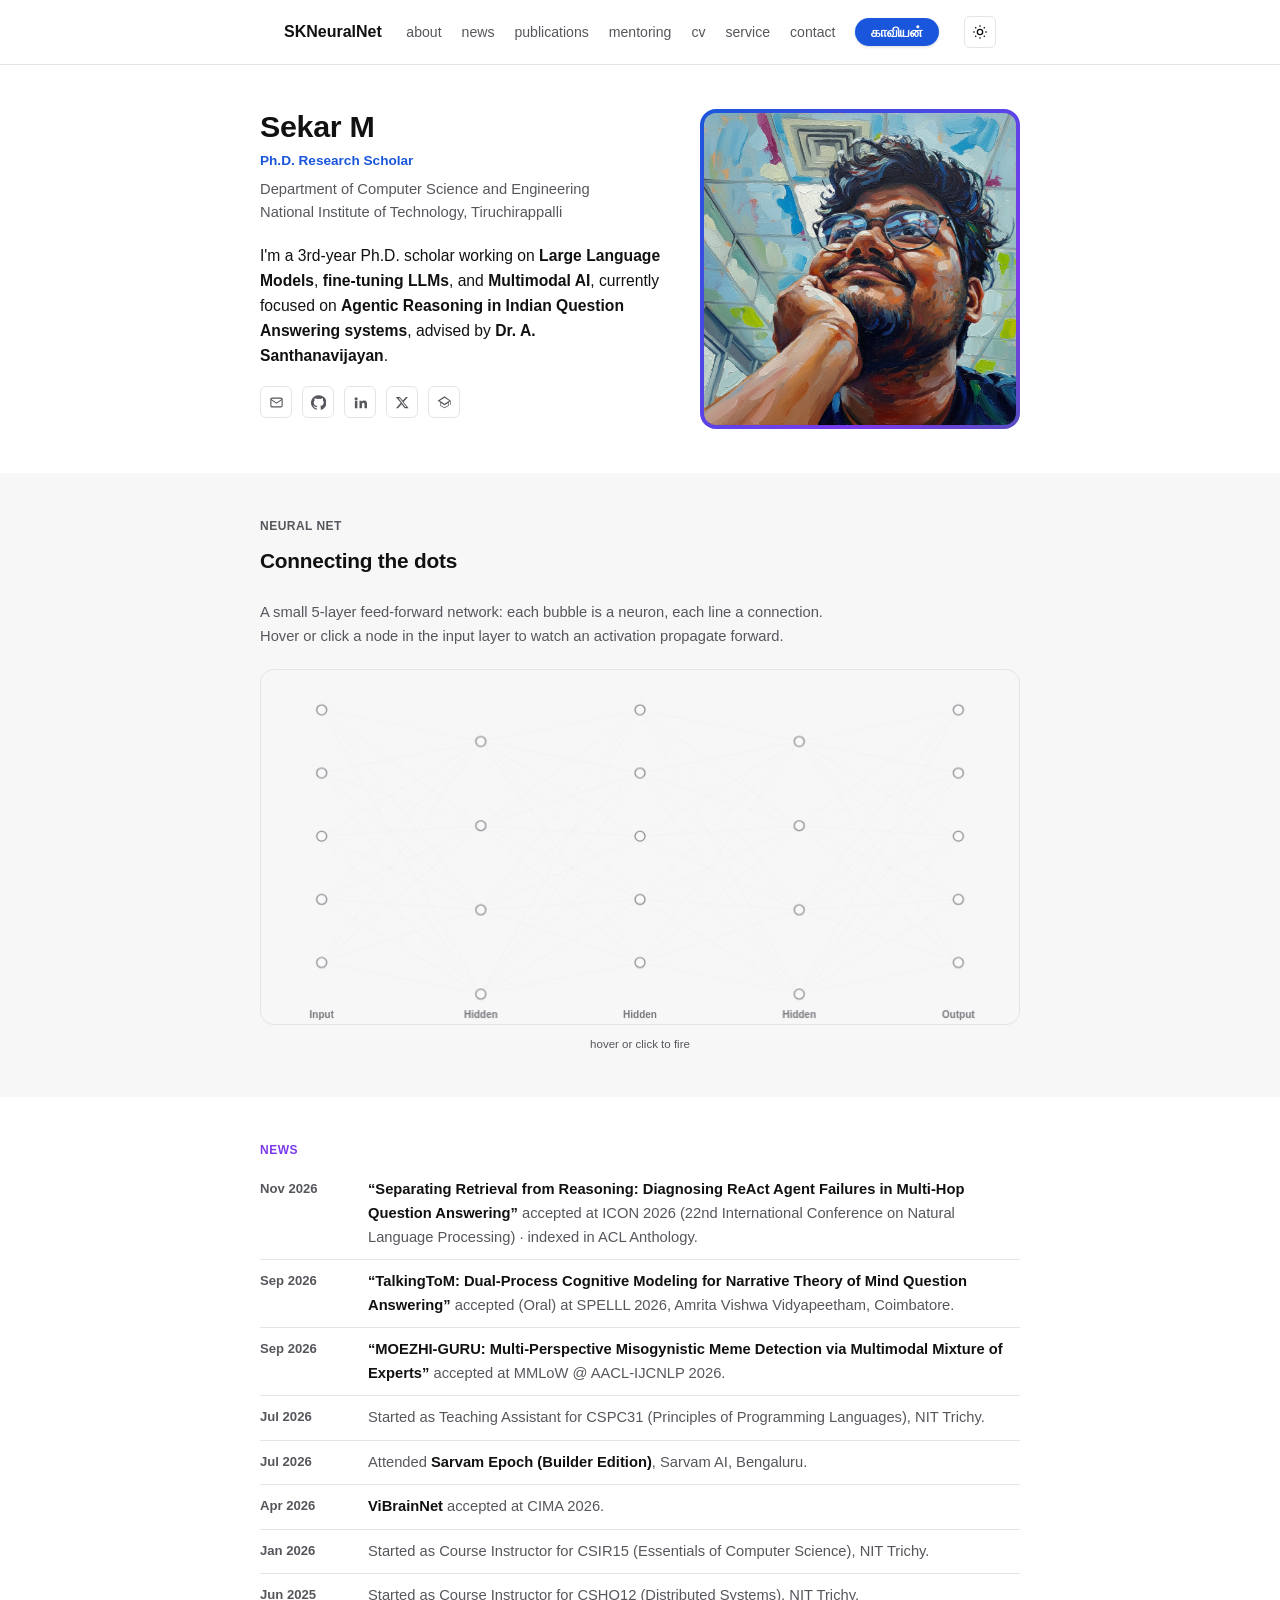
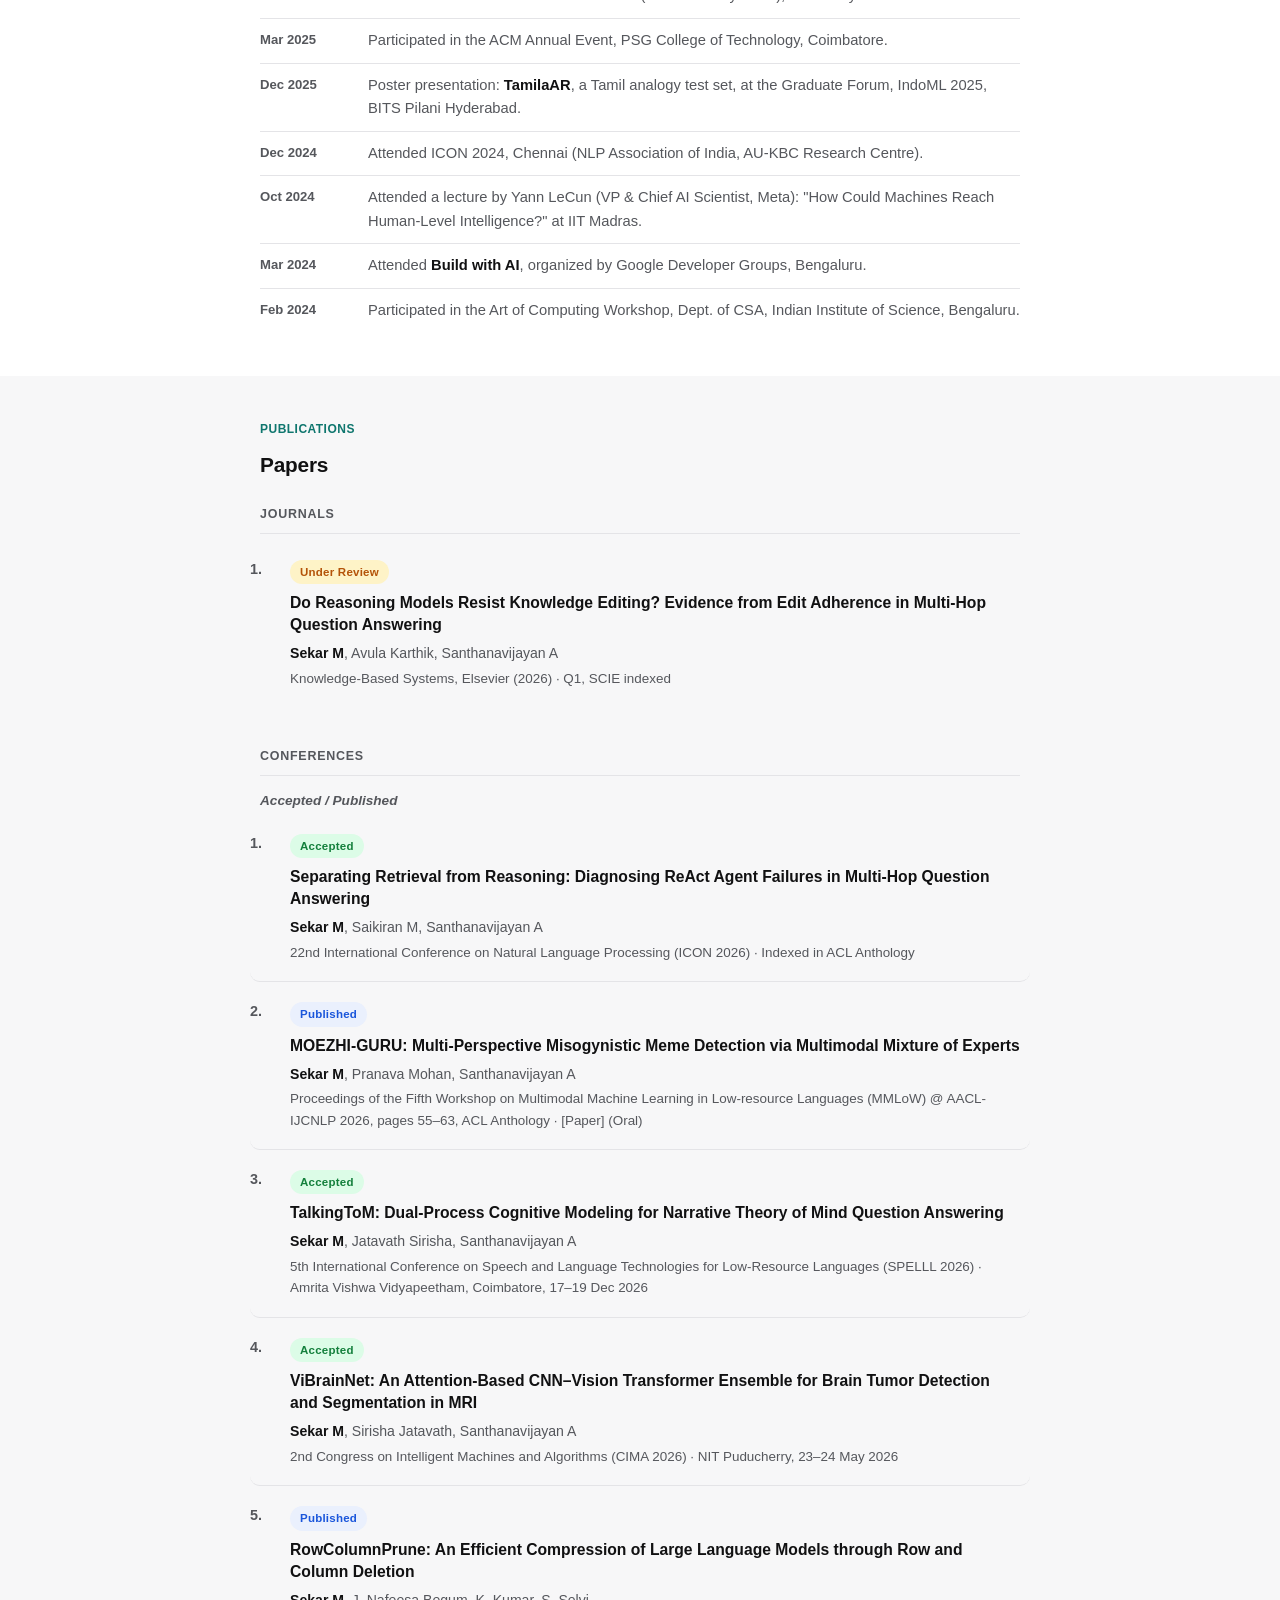
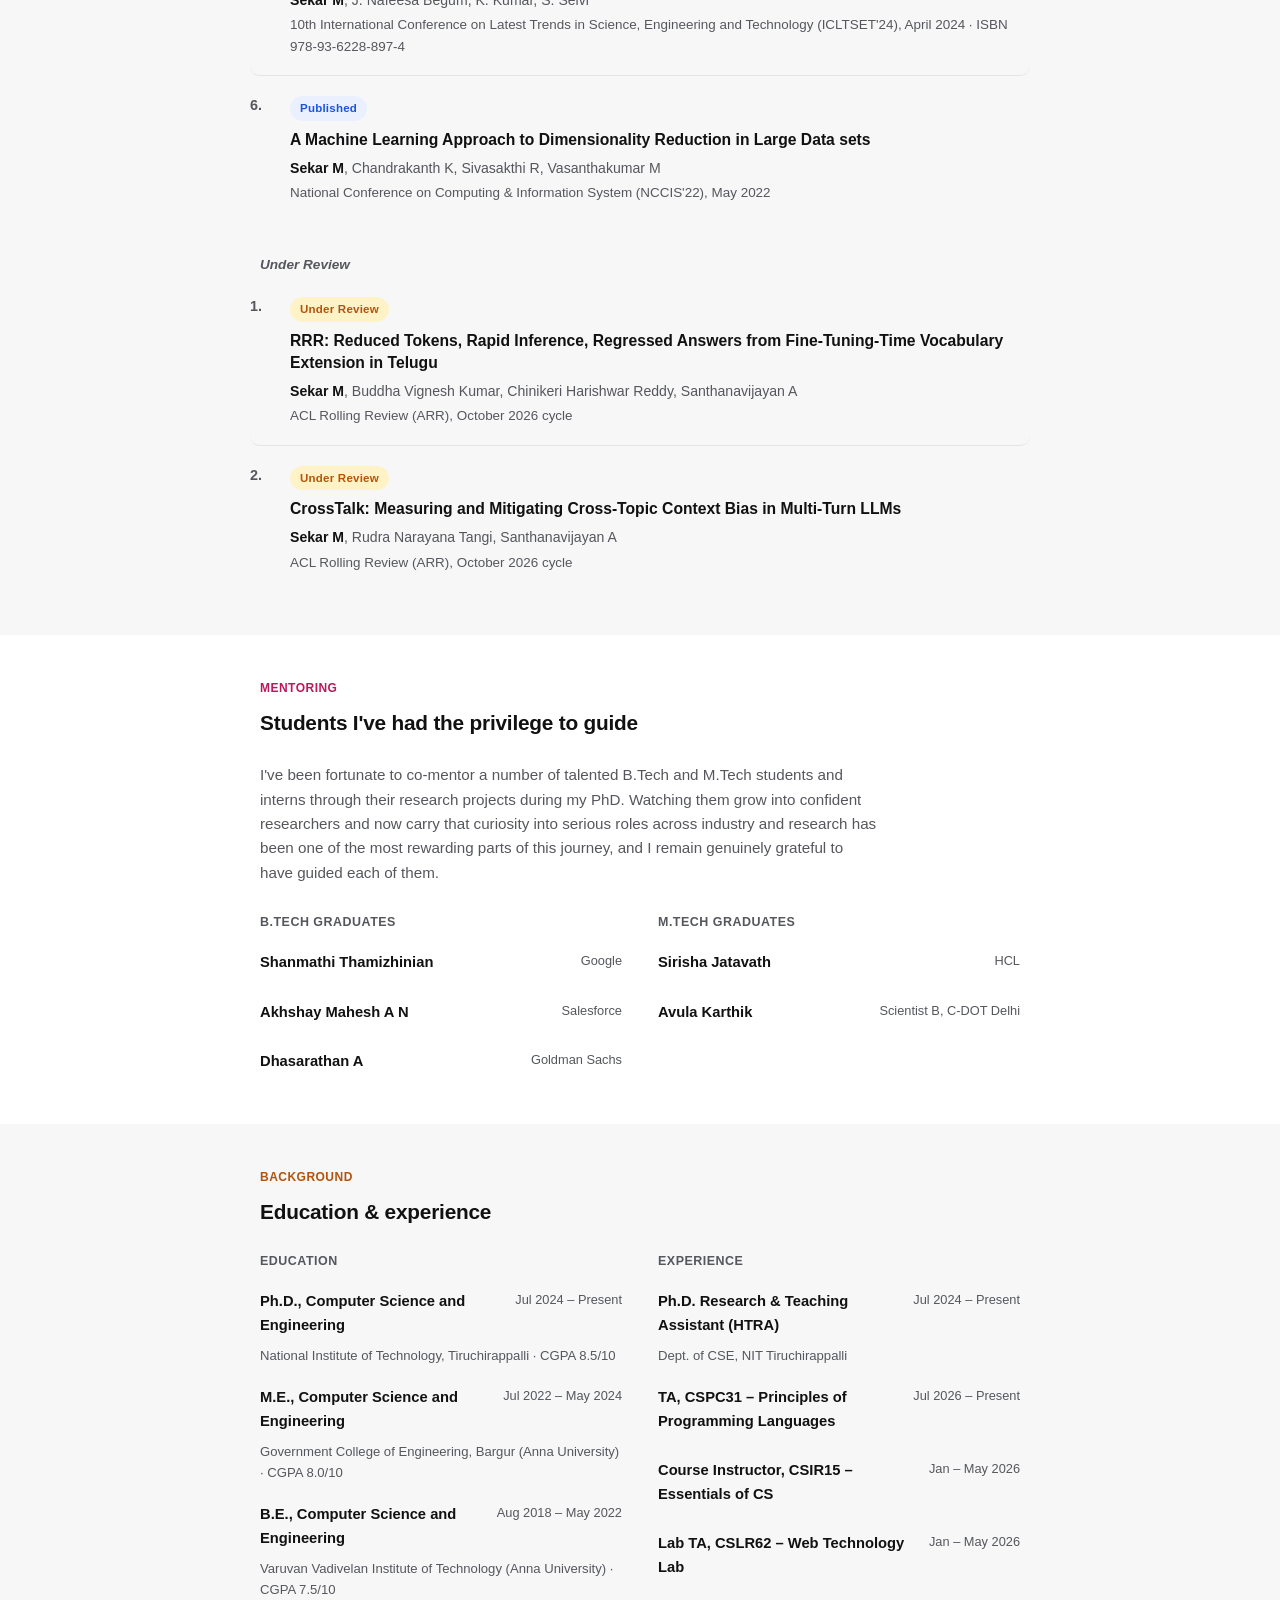
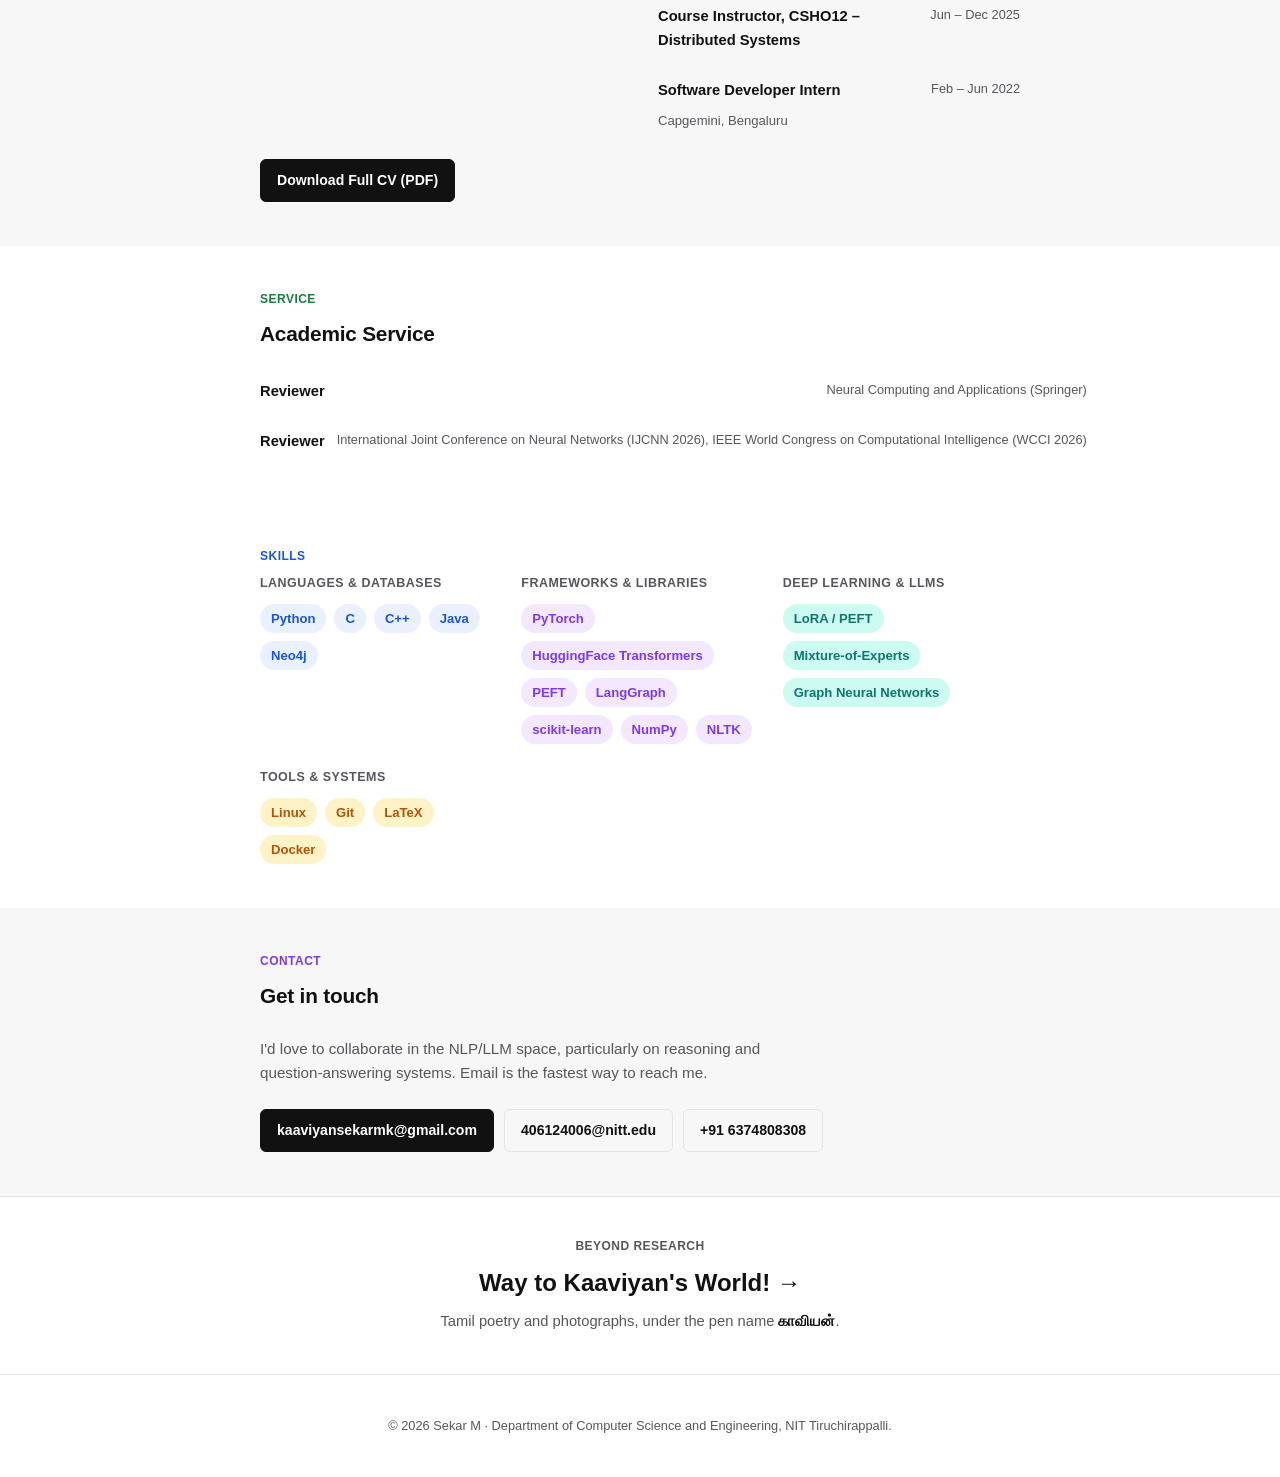
==== commit 2152e2d0: "Simplify viewer-count text to "Viewers: N"; drop Gauhati University detail from ICON 2026 entry" ====
--- a/index.html
+++ b/index.html
@@ -7,6 +7,7 @@
 <meta name="description" content="Sekar M, PhD Research Scholar, Department of Computer Science and Engineering, NIT Tiruchirappalli. NLP, LLM reasoning, Indian legal QA, Mixture-of-Experts.">
 <link rel="icon" href="data:,">
 <link rel="stylesheet" href="style.css">
+<script data-goatcounter="https://sekarm.goatcounter.com/count" async src="//gc.zgo.at/count.js"></script>
 </head>
 <body>
 
@@ -90,7 +91,7 @@
     <div class="section-inner">
       <span class="section-tag">News</span>
       <ul class="news-list">
-        <li><span class="news-date">Nov 2026</span><span class="news-text"><strong>&ldquo;Separating Retrieval from Reasoning: Diagnosing ReAct Agent Failures in Multi-Hop Question Answering&rdquo;</strong> accepted at ICON 2026 (22nd International Conference on Natural Language Processing), Gauhati University, Guwahati &middot; indexed in ACL Anthology.</span></li>
+        <li><span class="news-date">Nov 2026</span><span class="news-text"><strong>&ldquo;Separating Retrieval from Reasoning: Diagnosing ReAct Agent Failures in Multi-Hop Question Answering&rdquo;</strong> accepted at ICON 2026 (22nd International Conference on Natural Language Processing) &middot; indexed in ACL Anthology.</span></li>
         <li><span class="news-date">Sep 2026</span><span class="news-text"><strong>&ldquo;TalkingToM: Dual-Process Cognitive Modeling for Narrative Theory of Mind Question Answering&rdquo;</strong> accepted (Oral) at SPELLL 2026, Amrita Vishwa Vidyapeetham, Coimbatore.</span></li>
         <li><span class="news-date">Sep 2026</span><span class="news-text"><strong>&ldquo;MOEZHI-GURU: Multi-Perspective Misogynistic Meme Detection via Multimodal Mixture of Experts&rdquo;</strong> accepted at MMLoW @ AACL-IJCNLP 2026.</span></li>
         <li><span class="news-date">Jul 2026</span><span class="news-text">Started as Teaching Assistant for CSPC31 (Principles of Programming Languages), NIT Trichy.</span></li>
@@ -133,7 +134,7 @@
           <span class="pub-status status-accepted">Accepted</span>
           <p class="pub-title">Separating Retrieval from Reasoning: Diagnosing ReAct Agent Failures in Multi-Hop Question Answering</p>
           <p class="pub-authors"><strong>Sekar M</strong>, Saikiran M, Santhanavijayan A</p>
-          <p class="pub-venue">22nd International Conference on Natural Language Processing (ICON 2026) &middot; Gauhati University, Guwahati, 20&ndash;23 Dec 2026 &middot; Indexed in ACL Anthology</p>
+          <p class="pub-venue">22nd International Conference on Natural Language Processing (ICON 2026) &middot; Indexed in ACL Anthology</p>
         </li>
 
         <li class="pub-item">
@@ -343,6 +344,7 @@
 
 <footer class="footer">
   <p>&copy; <span id="year"></span> Sekar M &middot; Department of Computer Science and Engineering, NIT Tiruchirappalli.</p>
+  <p class="visit-counter" id="visitCounter"></p>
 </footer>
 
 <script src="script.js"></script>
--- a/style.css
+++ b/style.css
@@ -426,6 +426,7 @@
   color: var(--fg-muted);
   border-top: 1px solid var(--border);
 }
+.visit-counter { margin: 6px 0 0; font-size: 0.76rem; opacity: 0.75; }
 
 @media (prefers-reduced-motion: reduce) {
   .profile-photo { animation: none !important; }
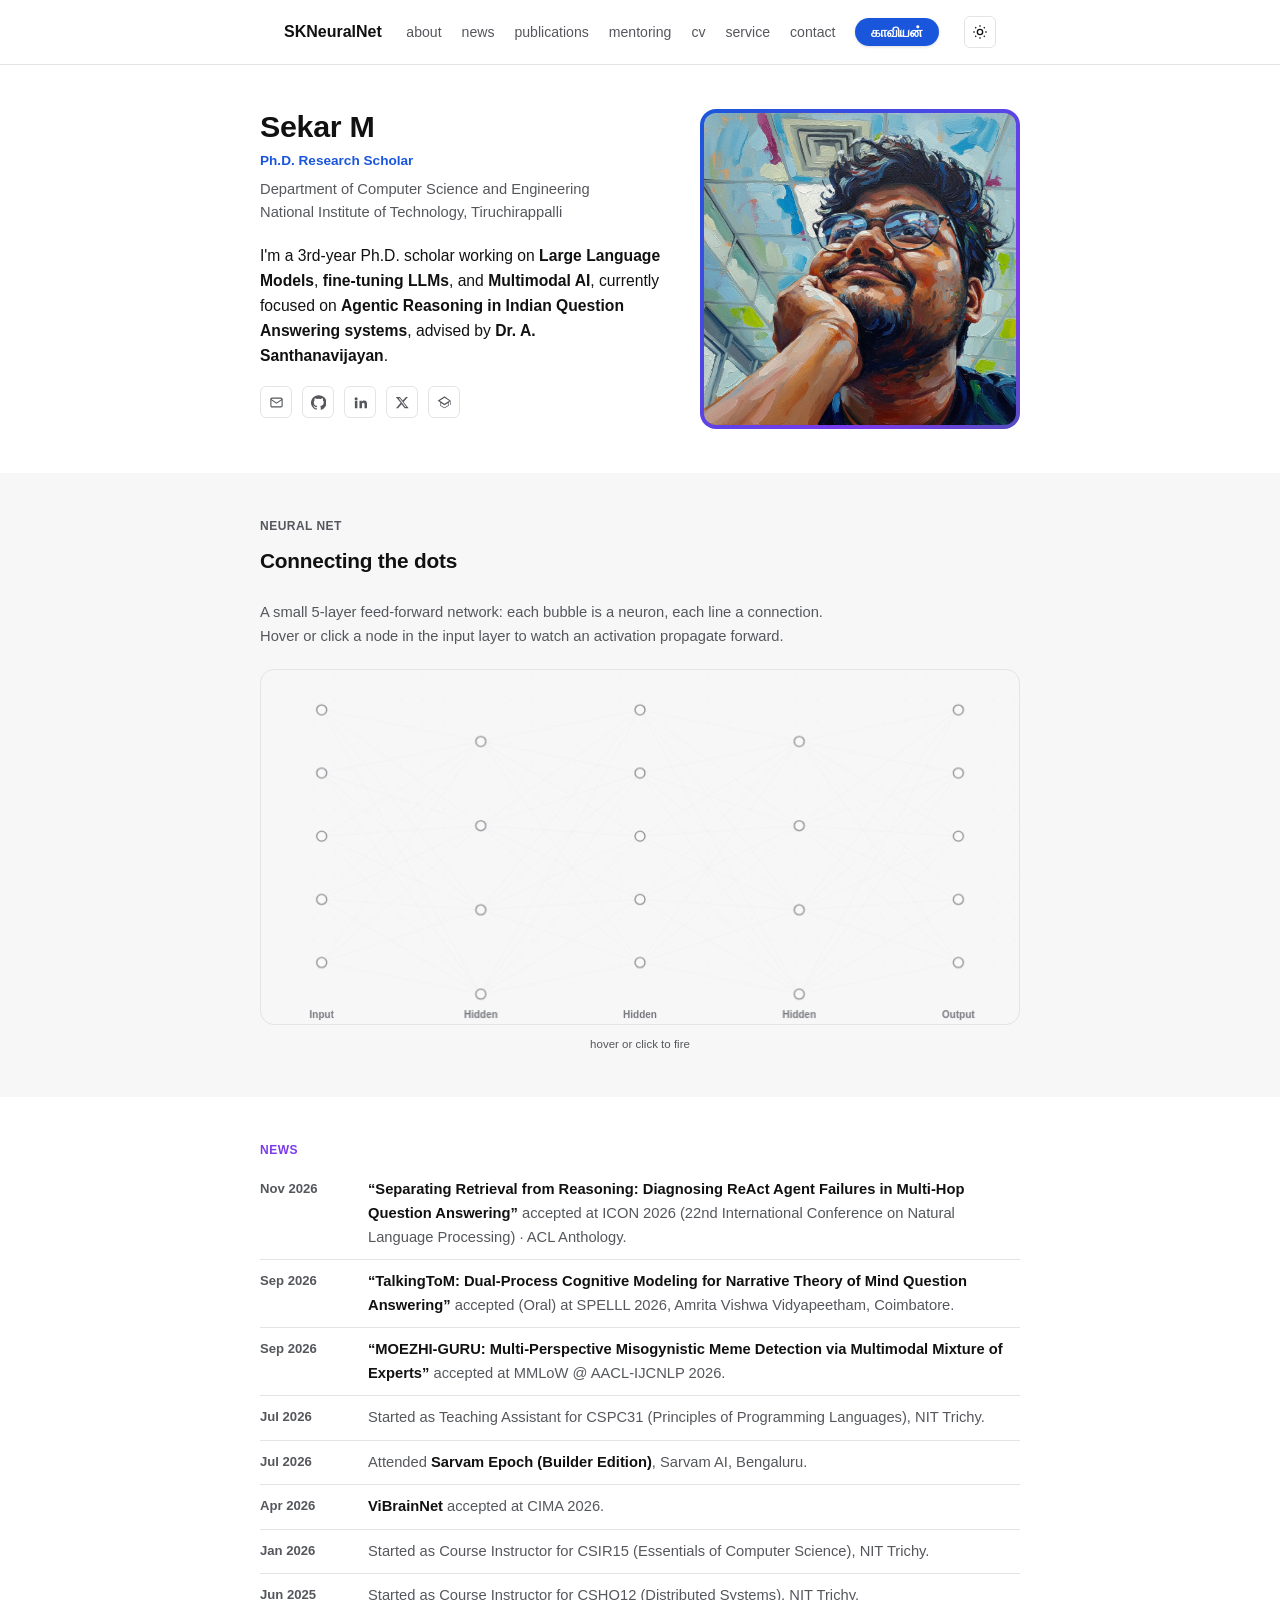
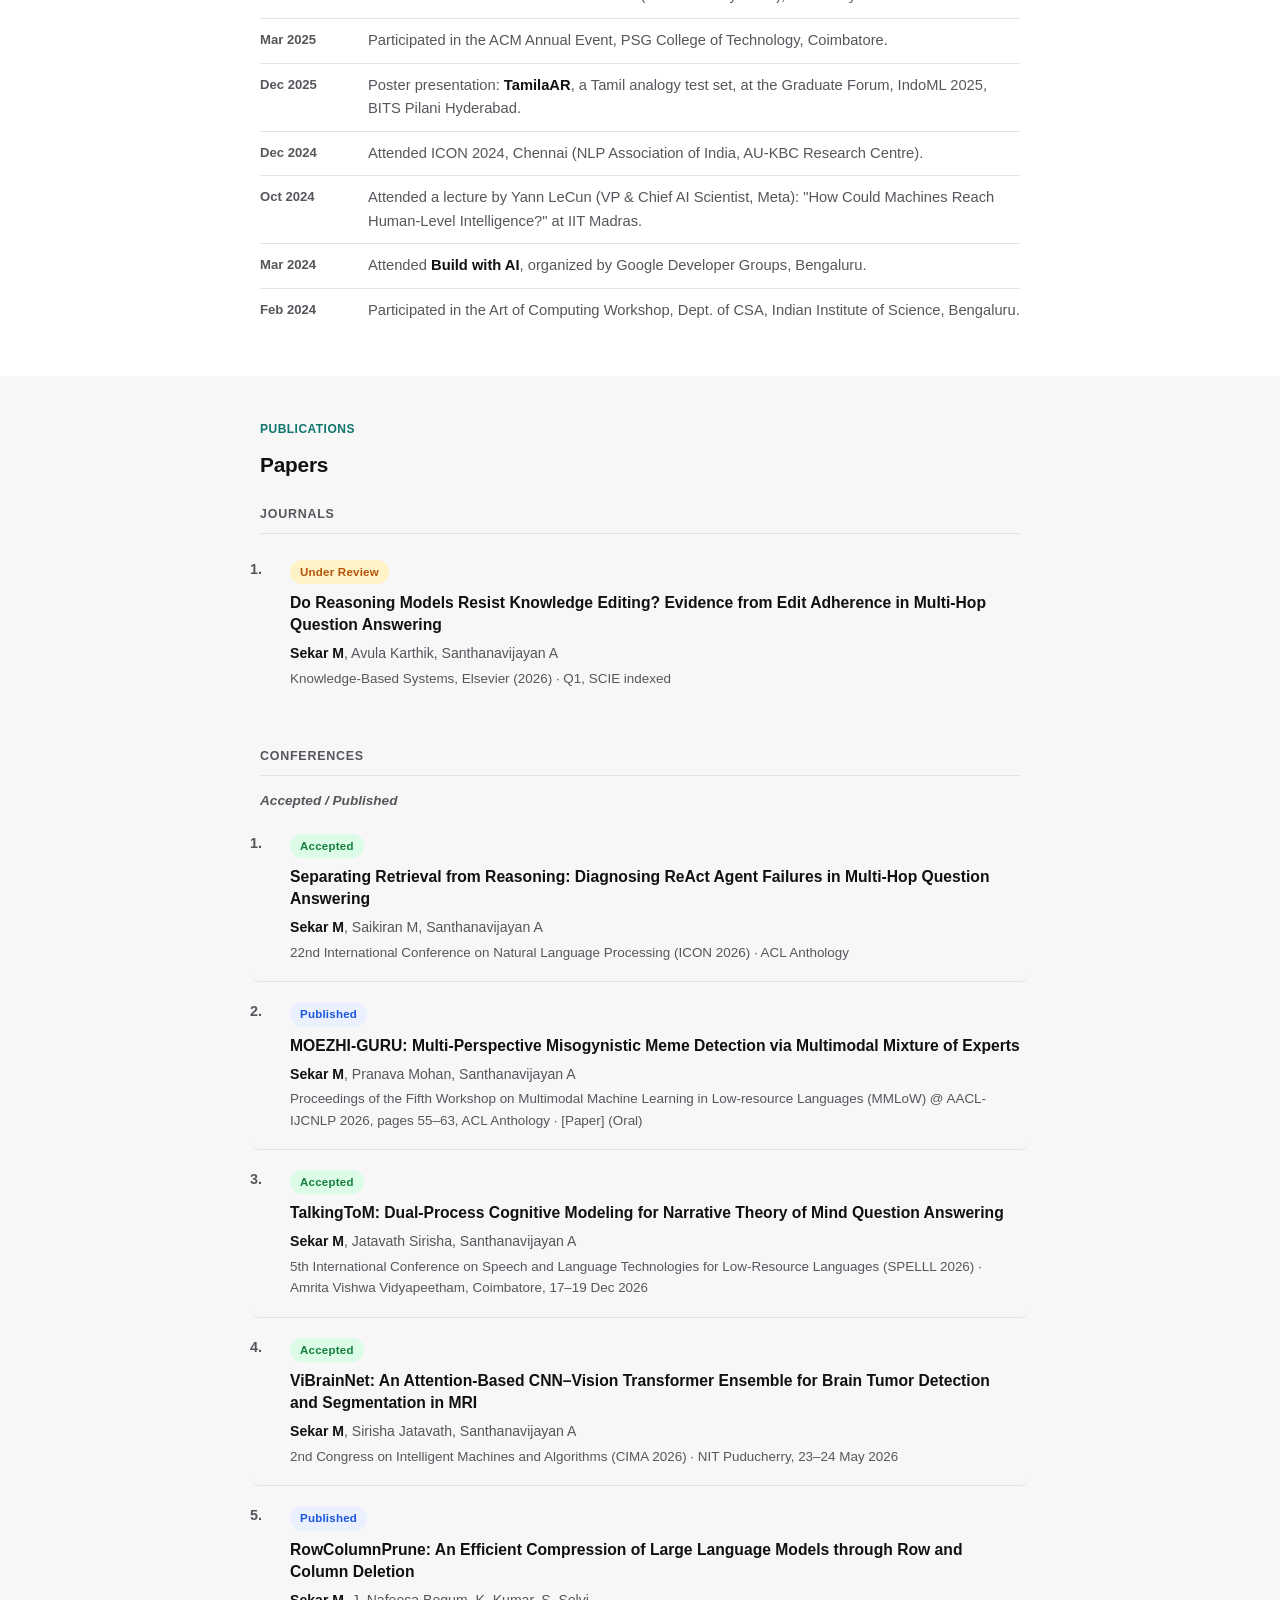
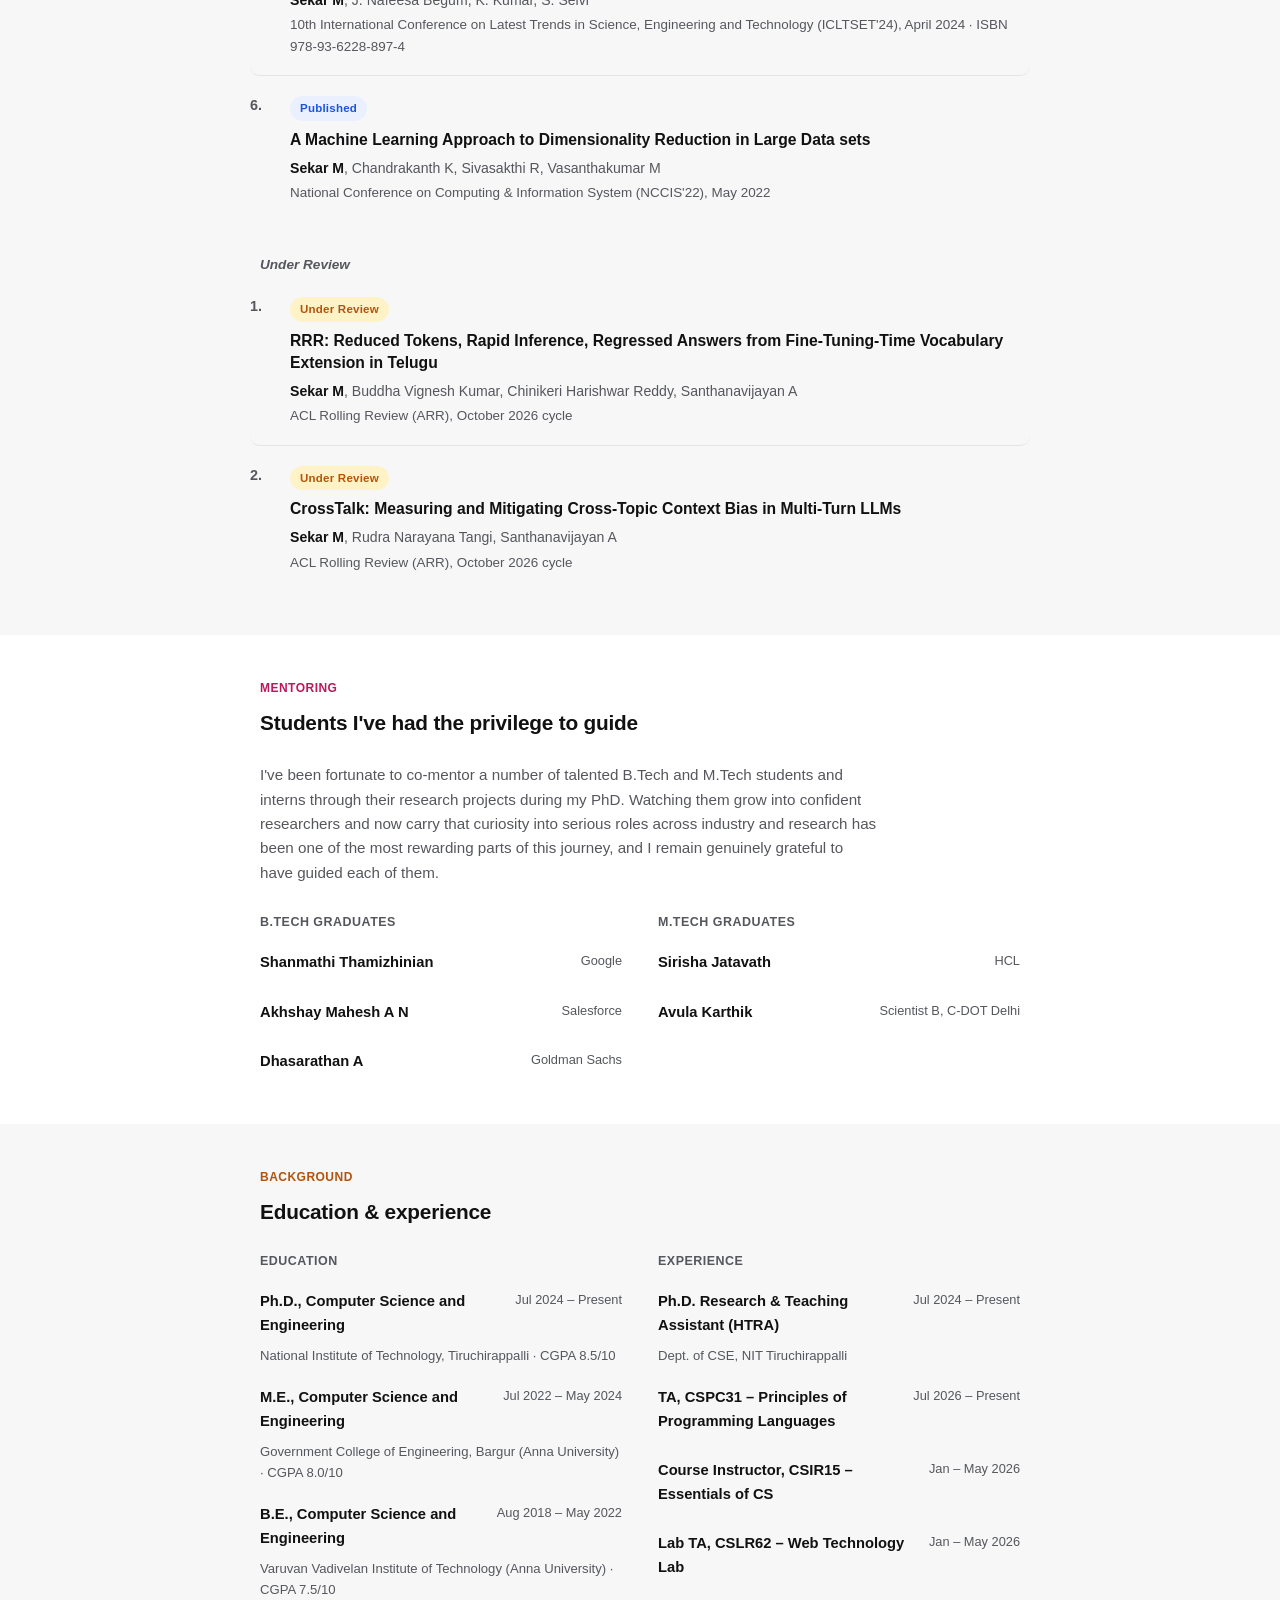
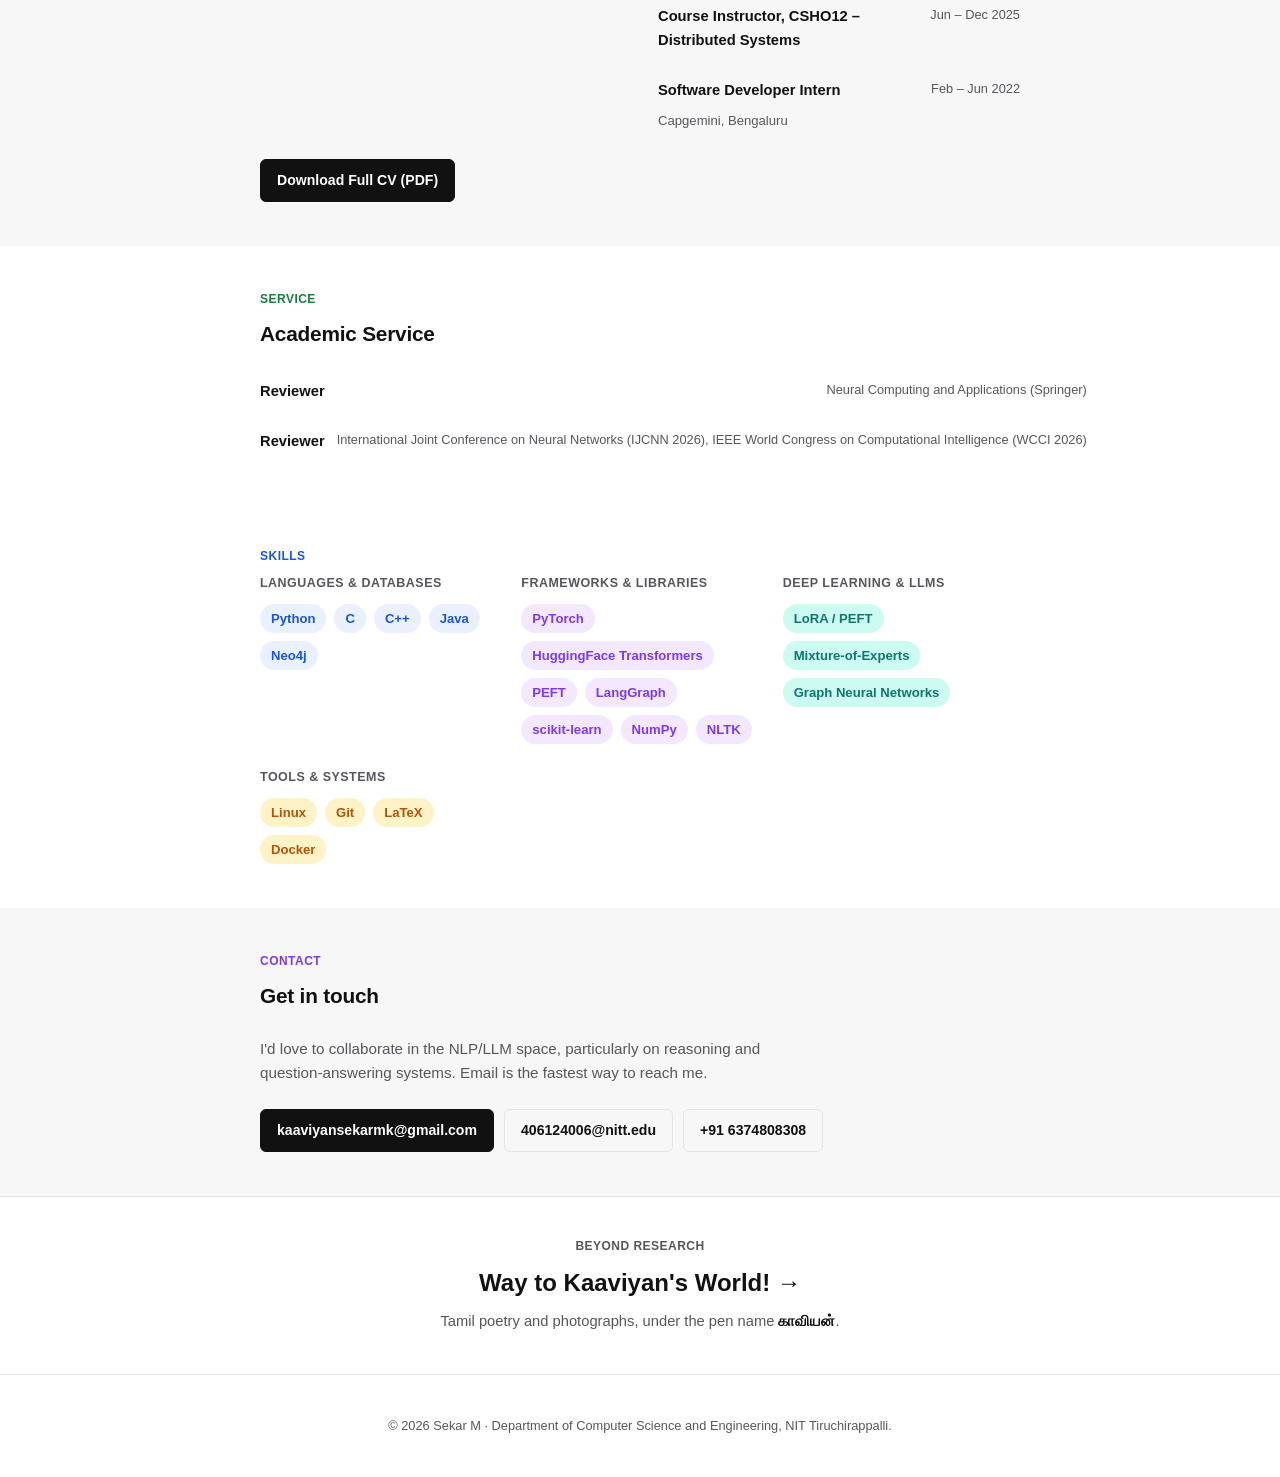
==== commit 0f3d6f0e: "Drop "Indexed in" wording for ICON 2026, matching plain "ACL Anthology" style used elsewhere" ====
--- a/index.html
+++ b/index.html
@@ -91,7 +91,7 @@
     <div class="section-inner">
       <span class="section-tag">News</span>
       <ul class="news-list">
-        <li><span class="news-date">Nov 2026</span><span class="news-text"><strong>&ldquo;Separating Retrieval from Reasoning: Diagnosing ReAct Agent Failures in Multi-Hop Question Answering&rdquo;</strong> accepted at ICON 2026 (22nd International Conference on Natural Language Processing) &middot; indexed in ACL Anthology.</span></li>
+        <li><span class="news-date">Nov 2026</span><span class="news-text"><strong>&ldquo;Separating Retrieval from Reasoning: Diagnosing ReAct Agent Failures in Multi-Hop Question Answering&rdquo;</strong> accepted at ICON 2026 (22nd International Conference on Natural Language Processing) &middot; ACL Anthology.</span></li>
         <li><span class="news-date">Sep 2026</span><span class="news-text"><strong>&ldquo;TalkingToM: Dual-Process Cognitive Modeling for Narrative Theory of Mind Question Answering&rdquo;</strong> accepted (Oral) at SPELLL 2026, Amrita Vishwa Vidyapeetham, Coimbatore.</span></li>
         <li><span class="news-date">Sep 2026</span><span class="news-text"><strong>&ldquo;MOEZHI-GURU: Multi-Perspective Misogynistic Meme Detection via Multimodal Mixture of Experts&rdquo;</strong> accepted at MMLoW @ AACL-IJCNLP 2026.</span></li>
         <li><span class="news-date">Jul 2026</span><span class="news-text">Started as Teaching Assistant for CSPC31 (Principles of Programming Languages), NIT Trichy.</span></li>
@@ -134,7 +134,7 @@
           <span class="pub-status status-accepted">Accepted</span>
           <p class="pub-title">Separating Retrieval from Reasoning: Diagnosing ReAct Agent Failures in Multi-Hop Question Answering</p>
           <p class="pub-authors"><strong>Sekar M</strong>, Saikiran M, Santhanavijayan A</p>
-          <p class="pub-venue">22nd International Conference on Natural Language Processing (ICON 2026) &middot; Indexed in ACL Anthology</p>
+          <p class="pub-venue">22nd International Conference on Natural Language Processing (ICON 2026) &middot; ACL Anthology</p>
         </li>
 
         <li class="pub-item">
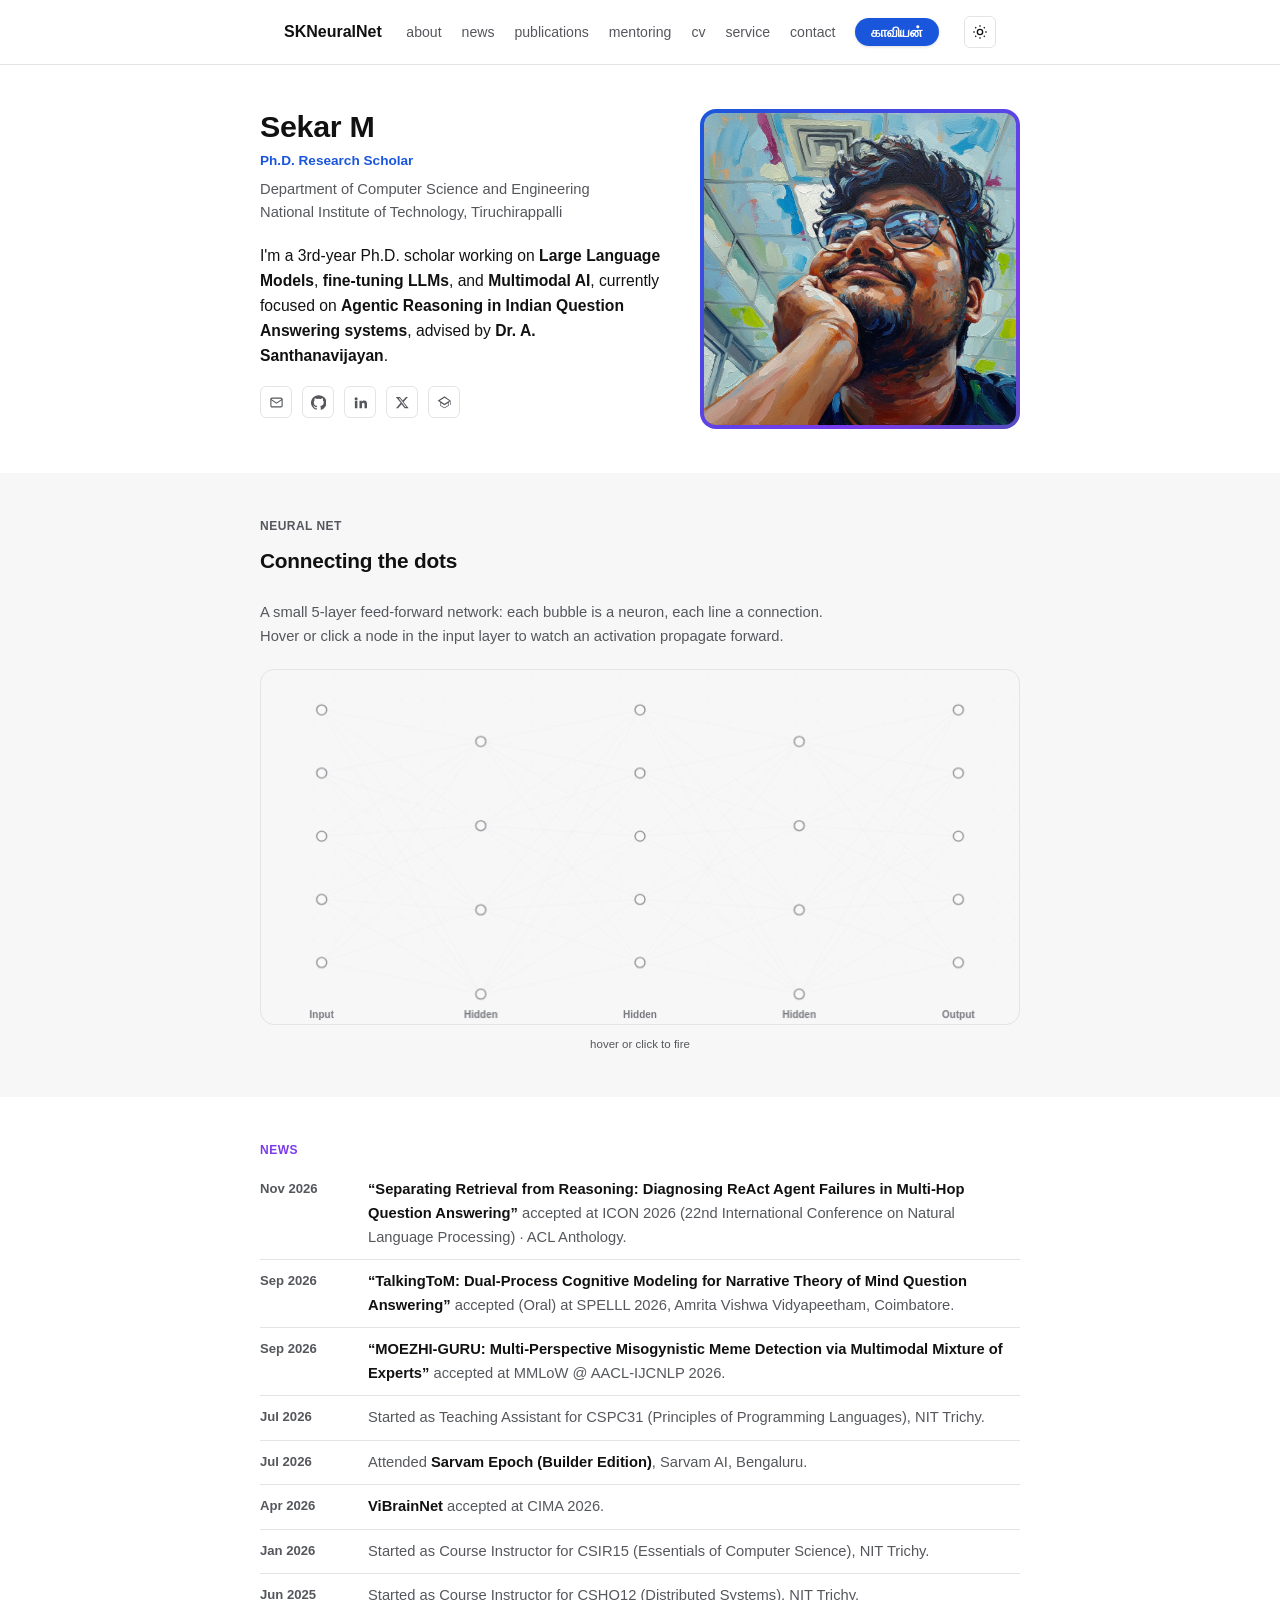
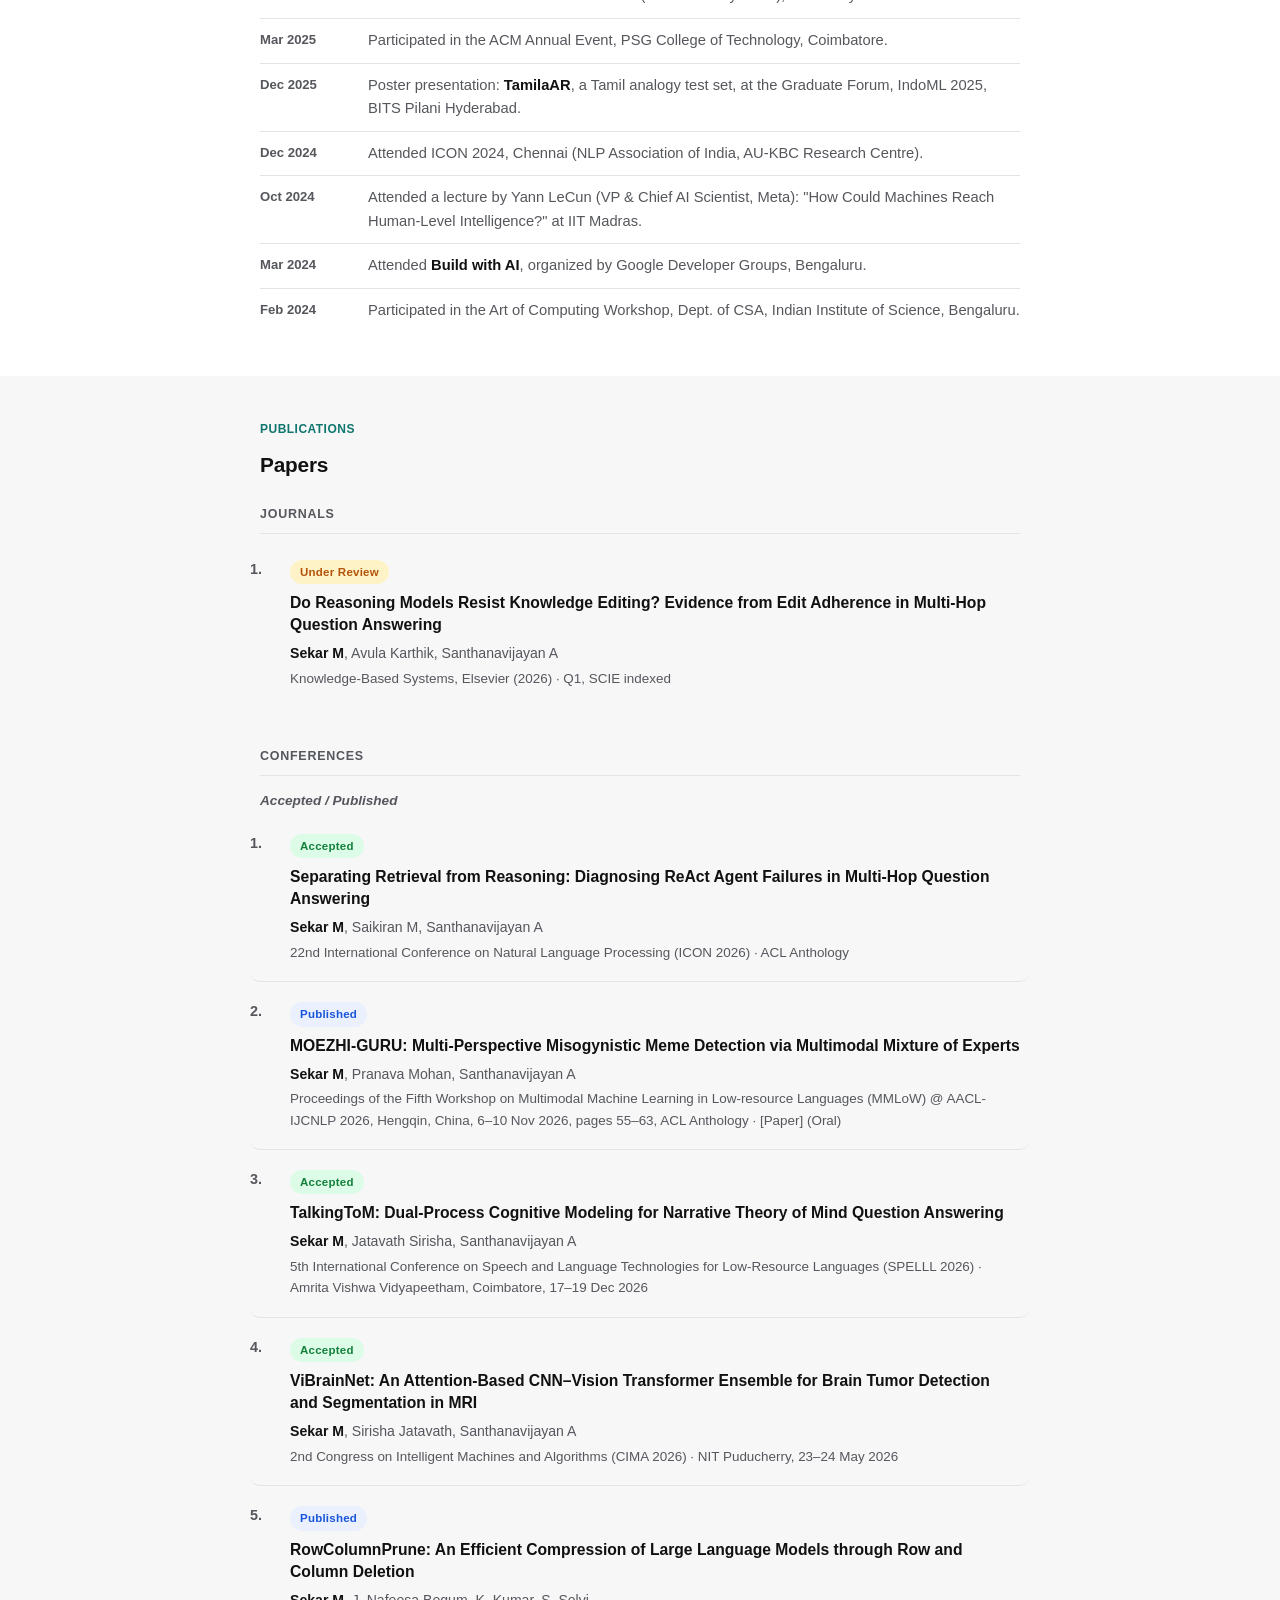
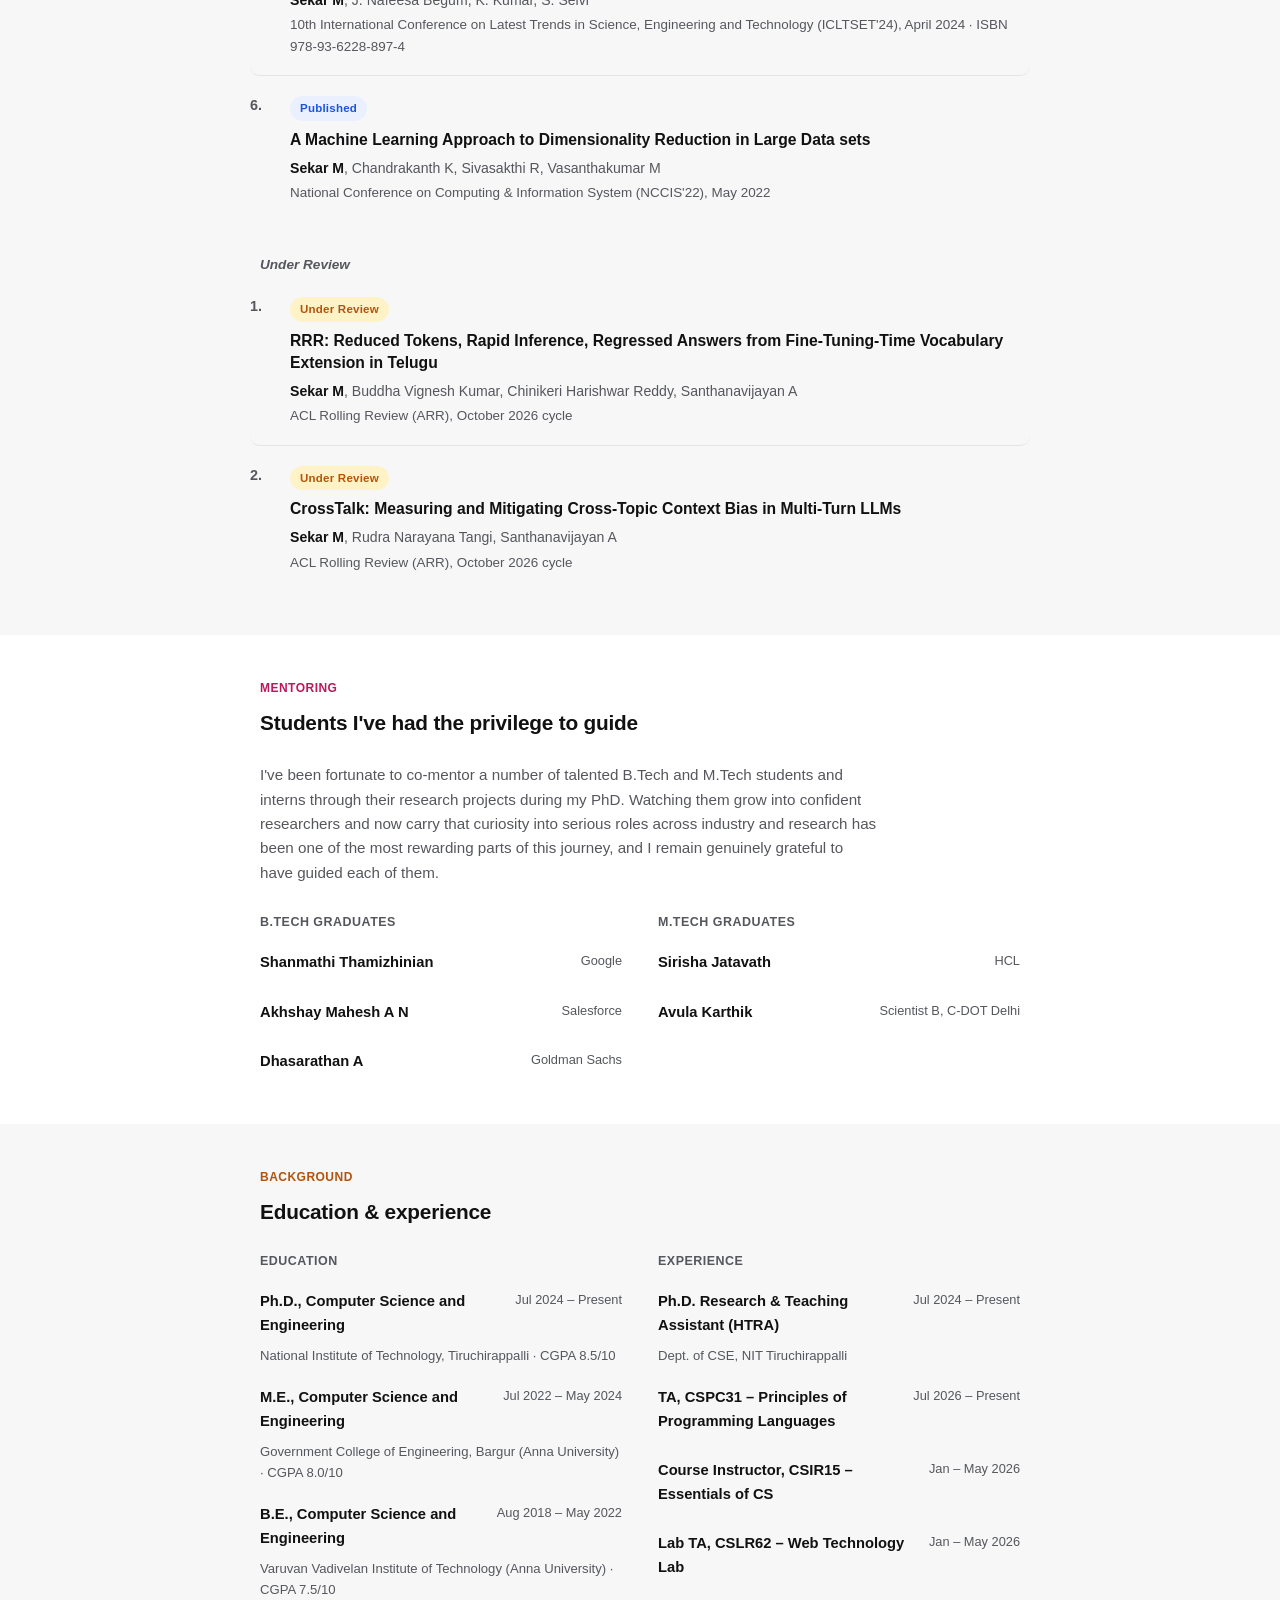
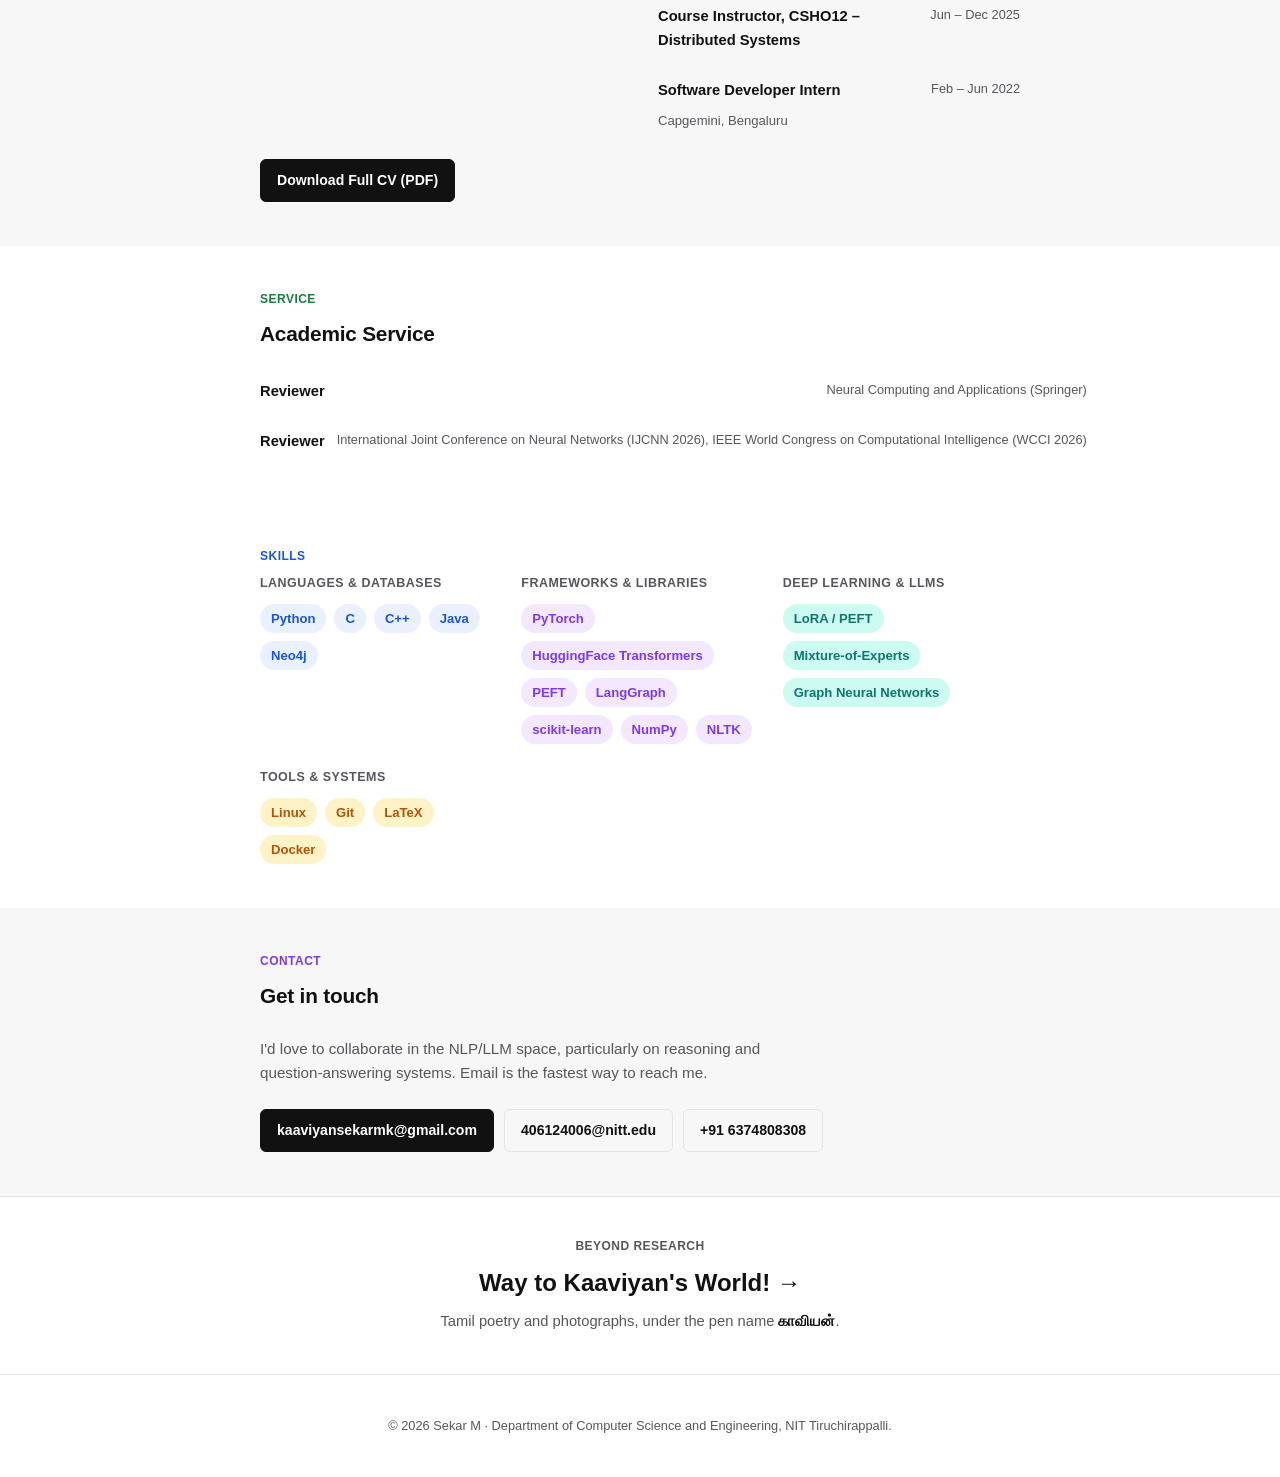
==== commit 3eb29bd4: "Add venue location (Hengqin, China, 6-10 Nov 2026) to MoEzhi-Guru / AACL-IJCNLP 2026 entry" ====
--- a/index.html
+++ b/index.html
@@ -141,7 +141,7 @@
           <span class="pub-status status-published">Published</span>
           <p class="pub-title">MOEZHI-GURU: Multi-Perspective Misogynistic Meme Detection via Multimodal Mixture of Experts</p>
           <p class="pub-authors"><strong>Sekar M</strong>, Pranava Mohan, Santhanavijayan A</p>
-          <p class="pub-venue">Proceedings of the Fifth Workshop on Multimodal Machine Learning in Low-resource Languages (MMLoW) @ AACL-IJCNLP 2026, pages 55&ndash;63, ACL Anthology &middot; <a href="https://aclanthology.org/2026.mmlow-main.5/" target="_blank" rel="noopener">[Paper]</a> (Oral)</p>
+          <p class="pub-venue">Proceedings of the Fifth Workshop on Multimodal Machine Learning in Low-resource Languages (MMLoW) @ AACL-IJCNLP 2026, Hengqin, China, 6&ndash;10 Nov 2026, pages 55&ndash;63, ACL Anthology &middot; <a href="https://aclanthology.org/2026.mmlow-main.5/" target="_blank" rel="noopener">[Paper]</a> (Oral)</p>
         </li>
 
         <li class="pub-item">
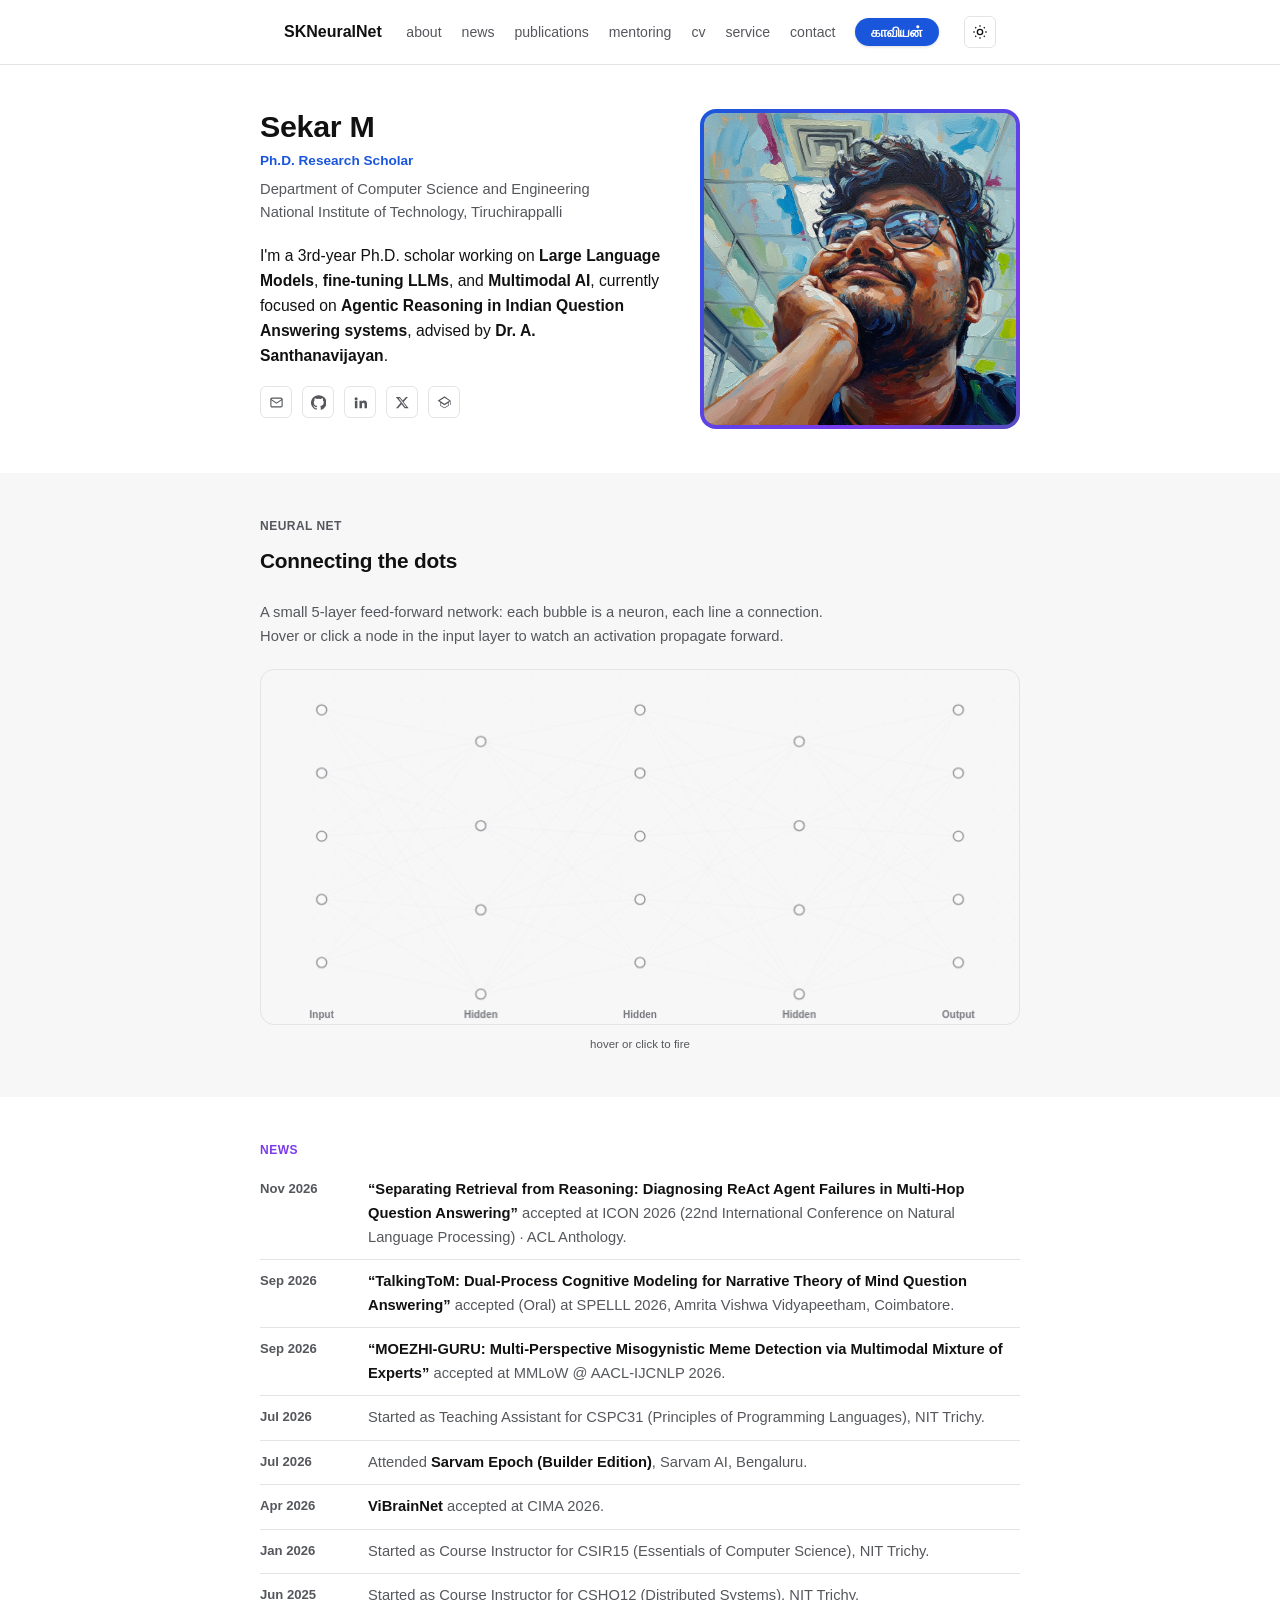
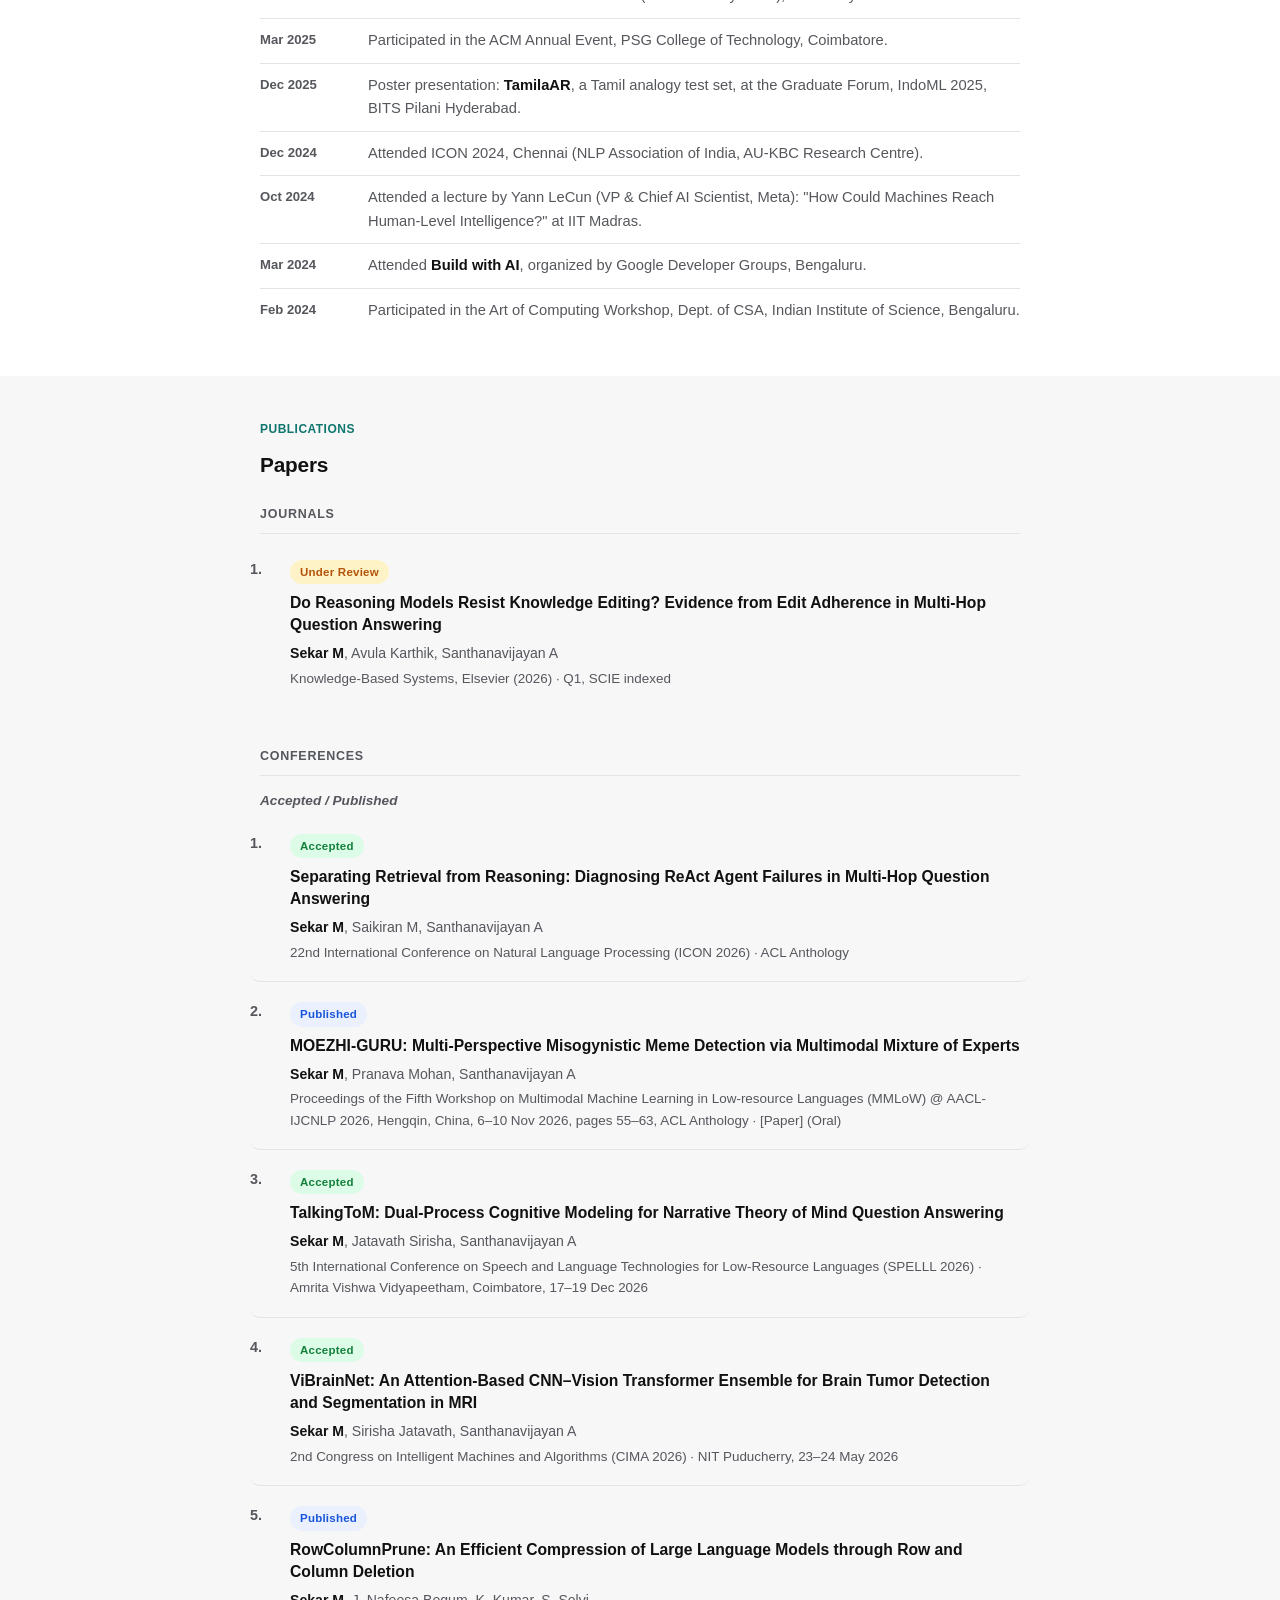
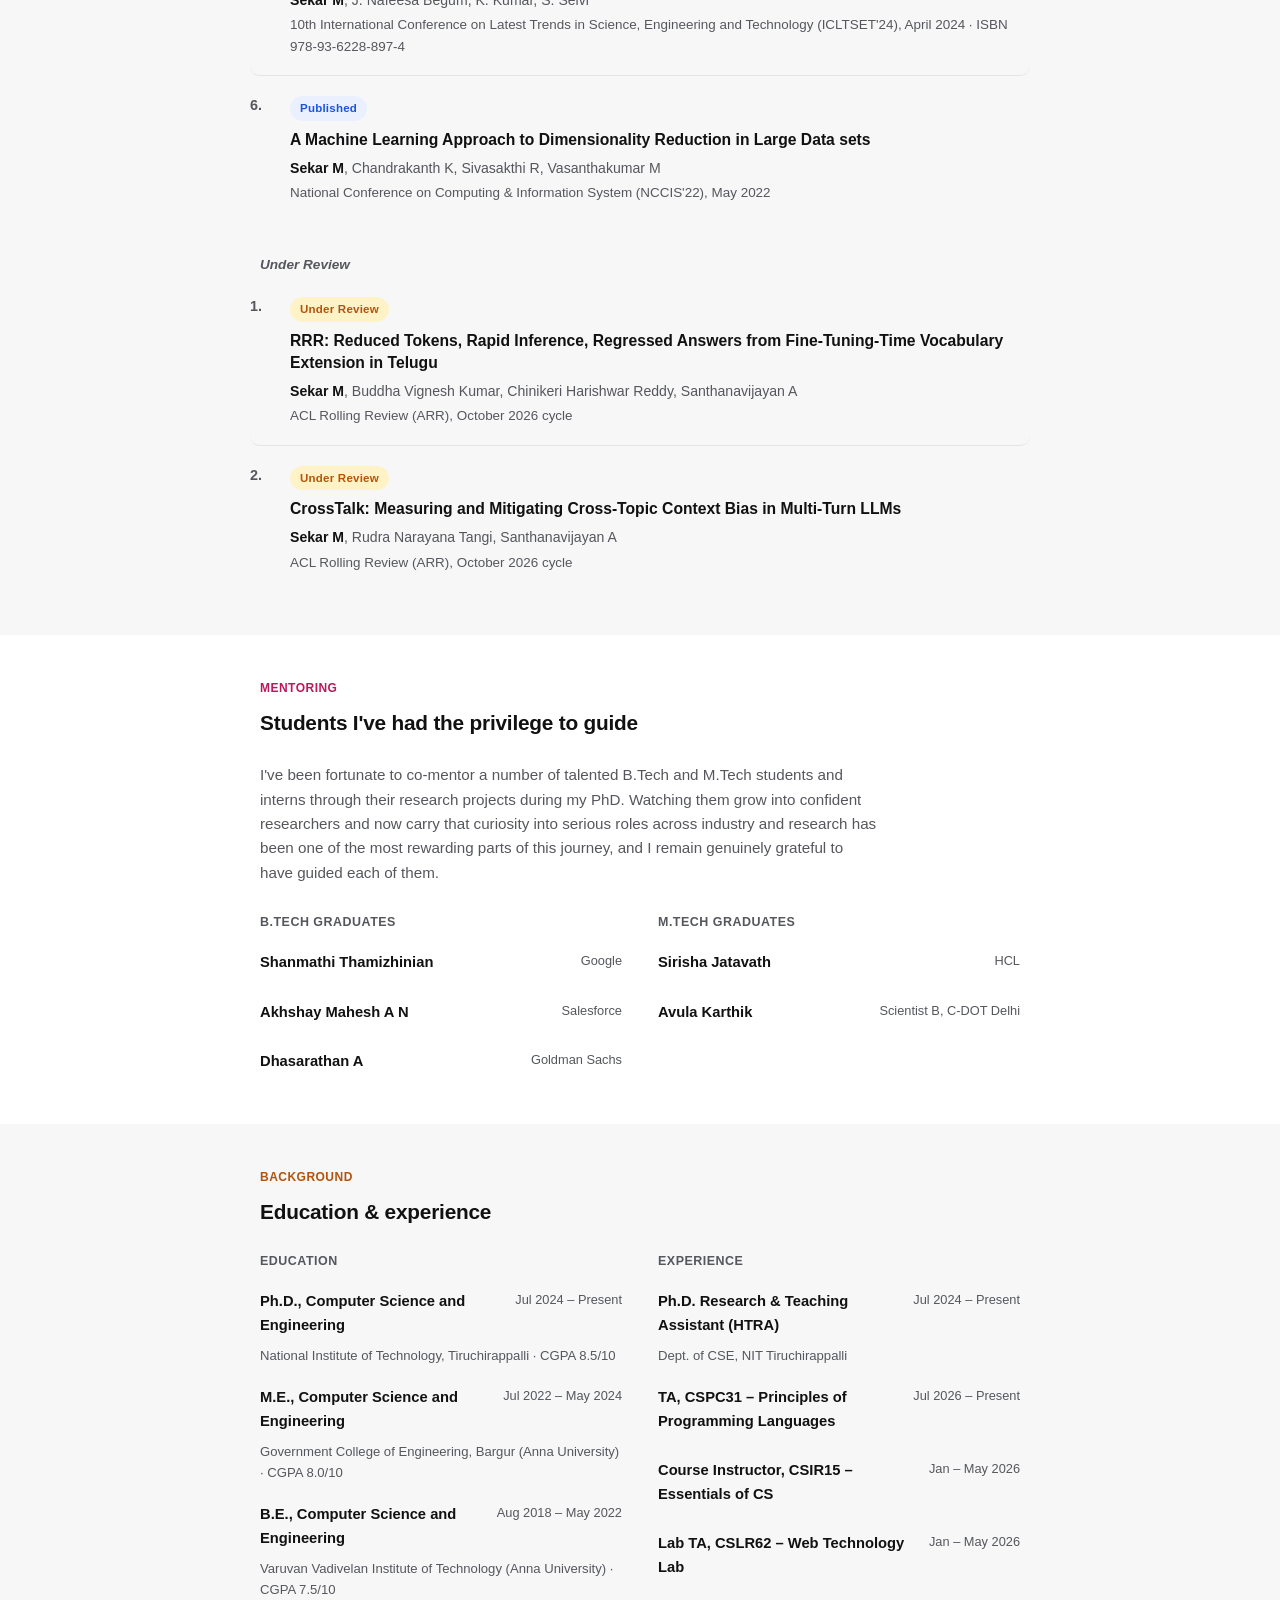
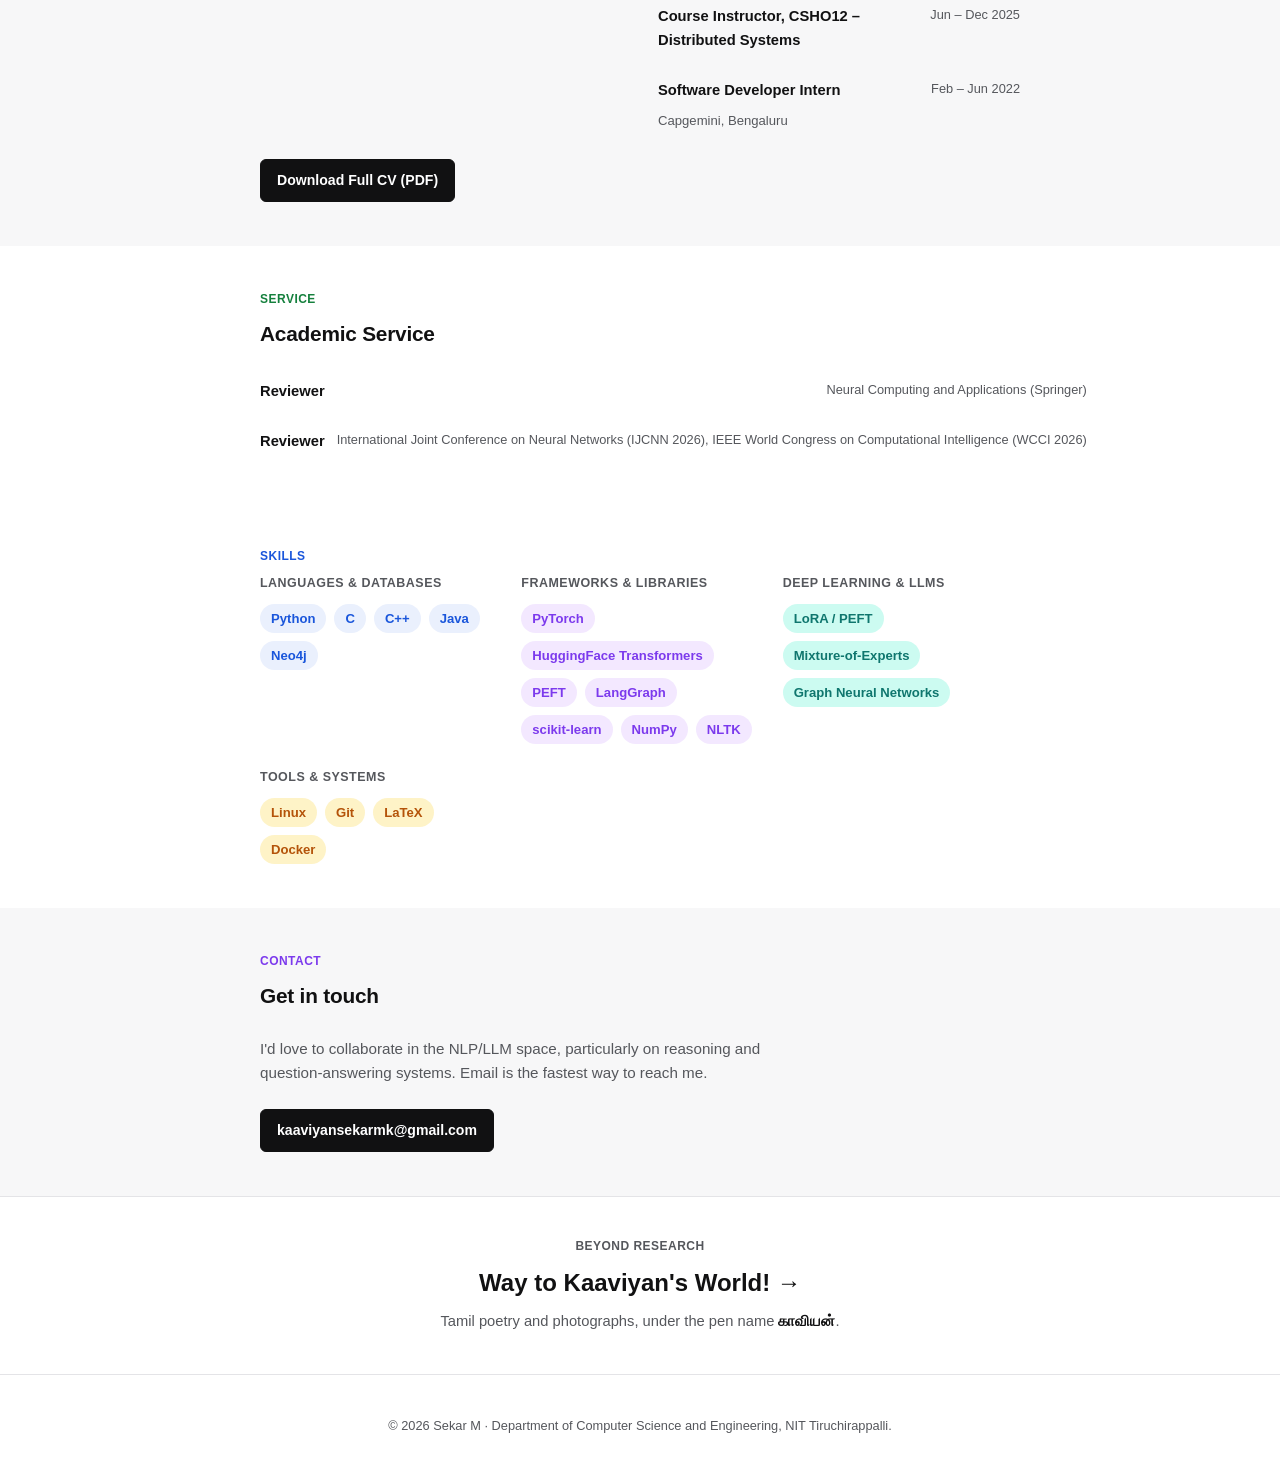
==== commit 76d92b11: "Remove phone number and NITT email from public contact section" ====
--- a/index.html
+++ b/index.html
@@ -324,8 +324,6 @@
       <p class="contact-text">I'd love to collaborate in the NLP/LLM space, particularly on reasoning and question-answering systems. Email is the fastest way to reach me.</p>
       <div class="contact-links">
         <a href="mailto:kaaviyansekarmk@gmail.com" class="btn btn-primary">kaaviyansekarmk@gmail.com</a>
-        <a href="mailto:406124006@nitt.edu" class="btn btn-ghost">406124006@nitt.edu</a>
-        <a href="tel:+916374808308" class="btn btn-ghost">+91 6374808308</a>
       </div>
     </div>
   </section>
